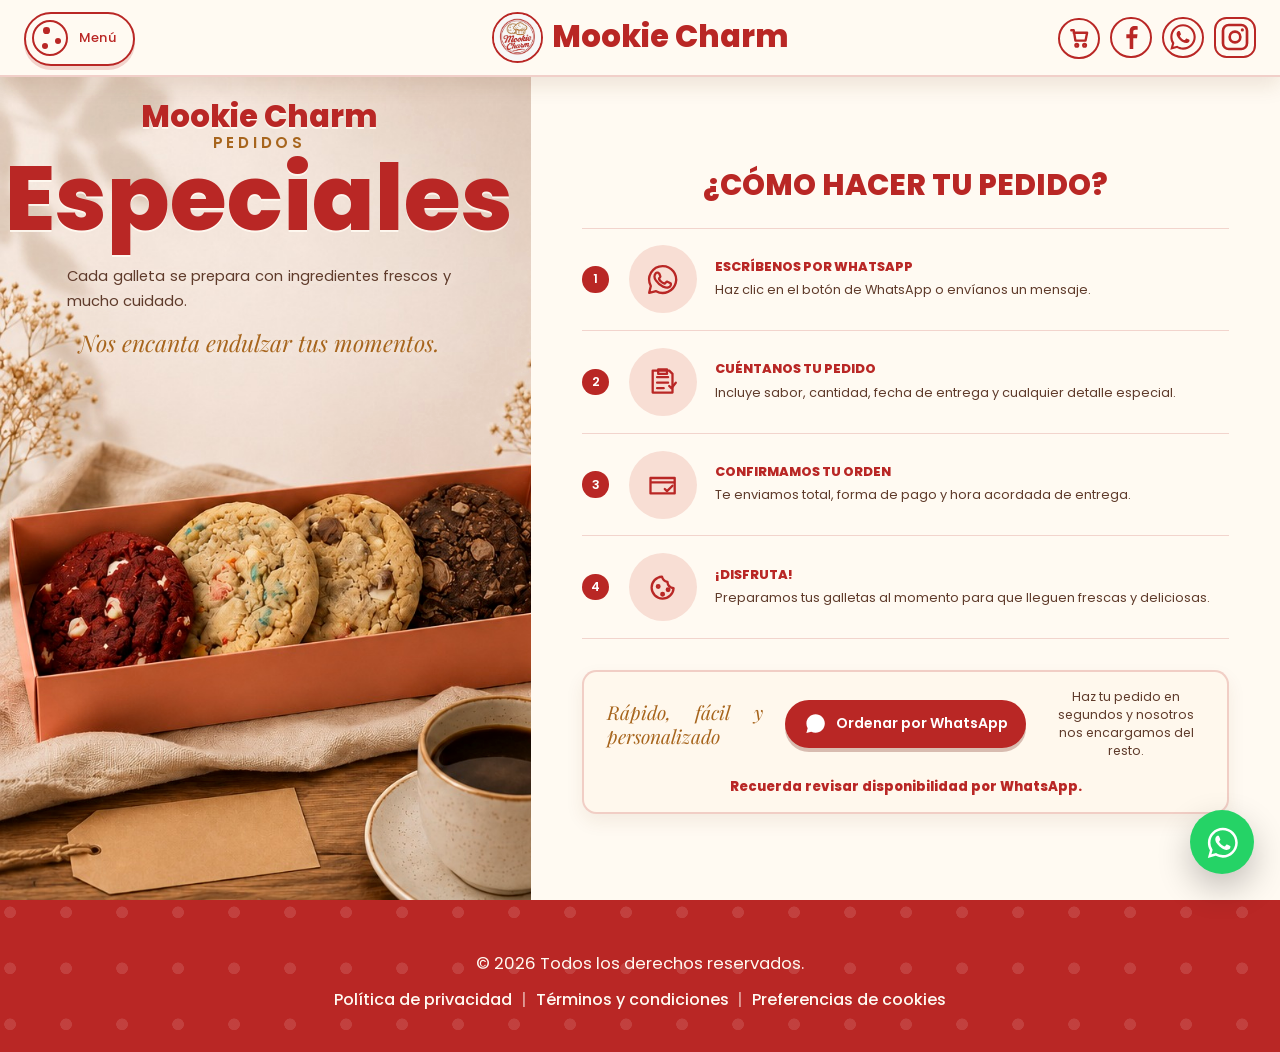
==== catering.html @ daa5ffee "sitio web" ====
<!DOCTYPE html>
<html lang="es">
<head>
  <meta charset="UTF-8">
  <meta name="viewport" content="width=device-width, initial-scale=1.0">
  <link rel="icon" type="image/png" href="fotos de la parte principal/favicon.png">
  <link rel="stylesheet" href="nosotros.css">
  <title>Pedidos especiales | Mookie Charm</title>
</head>
<body>
  <div class="scroll-brand-bar">
    <a class="brand-title" href="index.html" aria-label="Ir al inicio">
      <img class="brand-logo-mark" src="fotos de la parte principal/logo.jpg" alt="">
      <span>Mookie Charm</span>
    </a>
    <div class="brand-socials" aria-label="Redes sociales">
      <a href="https://www.facebook.com/share/p/1GnCS7FKeV/" aria-label="Facebook">
        <svg aria-hidden="true" viewBox="0 0 24 24"><path d="M13.7 21v-8h2.8l.4-3h-3.2V8.1c0-.9.3-1.5 1.6-1.5H17V3.9c-.7-.1-1.4-.2-2.2-.2-2.2 0-3.8 1.4-3.8 3.9V10H8.5v3H11v8h2.7Z"/></svg>
      </a>
      <a href="https://wa.me/5217711989704" aria-label="WhatsApp">
        <svg aria-hidden="true" viewBox="0 0 32 32"><path d="M16.02 3.2c-7.02 0-12.72 5.7-12.72 12.72 0 2.35.64 4.54 1.76 6.42l-1.78 6.5 6.68-1.75a12.6 12.6 0 0 0 6.06 1.54c7.02 0 12.72-5.7 12.72-12.72S23.04 3.2 16.02 3.2Zm0 23.26c-1.96 0-3.78-.54-5.36-1.48l-.38-.23-3.96 1.04 1.06-3.86-.25-.4a10.45 10.45 0 0 1-1.66-5.61c0-5.83 4.73-10.56 10.56-10.56s10.56 4.73 10.56 10.56-4.74 10.54-10.57 10.54Zm5.8-7.9c-.32-.16-1.88-.93-2.17-1.03-.29-.11-.5-.16-.71.16-.21.31-.81 1.03-.99 1.24-.18.21-.37.24-.69.08-.32-.16-1.34-.49-2.55-1.57-.94-.84-1.58-1.88-1.76-2.19-.18-.32-.02-.49.14-.65.14-.14.32-.37.48-.56.16-.18.21-.32.32-.53.11-.21.05-.4-.03-.56-.08-.16-.71-1.71-.98-2.35-.26-.62-.52-.53-.71-.54h-.61c-.21 0-.56.08-.85.4-.29.32-1.11 1.08-1.11 2.64 0 1.56 1.14 3.07 1.3 3.28.16.21 2.24 3.42 5.43 4.8.76.33 1.35.52 1.81.67.76.24 1.45.21 2 .13.61-.09 1.88-.77 2.15-1.51.26-.74.26-1.38.18-1.51-.08-.13-.29-.21-.61-.37Z"/></svg>
      </a>
      <a href="https://www.instagram.com/mookiecharm?igsh=eWw3ZDB4d2VwajE=" aria-label="Instagram">
        <svg aria-hidden="true" viewBox="0 0 24 24"><path d="M7.4 2h9.2A5.4 5.4 0 0 1 22 7.4v9.2a5.4 5.4 0 0 1-5.4 5.4H7.4A5.4 5.4 0 0 1 2 16.6V7.4A5.4 5.4 0 0 1 7.4 2Zm-.2 2A3.2 3.2 0 0 0 4 7.2v9.6A3.2 3.2 0 0 0 7.2 20h9.6a3.2 3.2 0 0 0 3.2-3.2V7.2A3.2 3.2 0 0 0 16.8 4H7.2Zm10.3 1.5a1.2 1.2 0 1 1 0 2.4 1.2 1.2 0 0 1 0-2.4ZM12 7a5 5 0 1 1 0 10 5 5 0 0 1 0-10Zm0 2a3 3 0 1 0 0 6 3 3 0 0 0 0-6Z"/></svg>
      </a>
    </div>
  </div>

  <button class="cart-toggle" type="button" aria-controls="orderCart" aria-expanded="false" aria-label="Abrir carrito">
    <svg aria-hidden="true" viewBox="0 0 24 24">
      <path d="M7 7h12.2l-1.45 7.2H8.55L7 4.8H4.8"/>
      <circle cx="9.8" cy="18.4" r="1.25"/>
      <circle cx="16.9" cy="18.4" r="1.25"/>
    </svg>
    <span class="cart-count" aria-live="polite">0</span>
  </button>

  <aside class="order-cart" id="orderCart" aria-hidden="true" aria-label="Carrito de pedido">
    <div class="cart-panel">
      <div class="cart-header">
        <div>
          <p>Tu pedido</p>
          <h2>Carrito</h2>
        </div>
        <button class="cart-close" type="button" aria-label="Cerrar carrito">&times;</button>
      </div>

      <div class="cart-items" aria-live="polite">
        <a class="cart-empty" href="index.html#sabores">Agregar galletas</a>
      </div>

      <form class="cart-form">
        <label>
          Nombre
          <input type="text" name="customerName" autocomplete="name" placeholder="Tu nombre" required>
        </label>
        <label>
          Fecha o momento de entrega
          <input type="text" name="deliveryTime" placeholder="Ej. Viernes por la tarde">
        </label>
        <label>
          Detalles del pedido
          <textarea name="orderNotes" rows="3" placeholder="Empaque, direcci&oacute;n o alg&uacute;n detalle especial"></textarea>
        </label>
      </form>

      <button class="cart-whatsapp" type="button">Continuar orden en WhatsApp</button>
    </div>
  </aside>

  <button class="menu-toggle" type="button" aria-controls="sideMenu" aria-expanded="false">
    <span class="menu-orbit" aria-hidden="true"><span></span><span></span><span></span></span>
    <span class="menu-label">Menú</span>
  </button>

  <nav class="side-menu" id="sideMenu" aria-label="Menú principal" aria-hidden="true">
    <div class="menu-topline">
      <a class="menu-brand" href="index.html">Mookie Charm</a>
      <button class="close-menu" type="button" aria-label="Cerrar menú"><span>Cerrar</span><span aria-hidden="true">×</span></button>
    </div>
    <div class="menu-stage">
      <div class="menu-links">
        <a href="index.html"><span class="menu-number">01</span><span class="menu-link-title">Inicio</span><svg class="menu-link-illustration menu-home-icon" aria-hidden="true" viewBox="0 0 100 100"><path d="M15 47 50 17l35 30M24 43v39h52V43M41 82V59h18v23"/><path d="M68 25v-9h10v18"/></svg></a>
        <a href="nosotros.html"><span class="menu-number">02</span><span class="menu-link-title">Nosotros</span><svg class="menu-link-illustration menu-bowl-icon" aria-hidden="true" viewBox="0 0 100 100"><path d="M18 49h64c-2 25-15 35-32 35S20 74 18 49Z"/><path d="M25 56c15 7 35 7 50 0M63 47 78 15M70 17l13 6"/><path class="menu-stir-line" d="M38 39c8-7 21-7 29 0"/></svg></a>
        <a href="catering.html"><span class="menu-number">03</span><span class="menu-link-title">Pedidos especiales</span><svg class="menu-link-illustration menu-gift-icon" aria-hidden="true" viewBox="0 0 100 100"><g class="menu-cookie-base"><circle cx="43" cy="64" r="22"/><circle cx="34" cy="57" r="2.2"/><circle cx="50" cy="54" r="2.2"/><circle cx="54" cy="70" r="2.2"/><circle cx="38" cy="73" r="2.2"/></g><g class="menu-piping-bag"><path d="M52 21 82 34 64 55 41 41Z"/><path d="m64 55-7 8-6-13"/><path d="M60 26 48 39M72 31 58 47"/></g><g class="menu-sprinkles"><path d="M67 62h5M61 72l4 3M76 50l4-3M70 75l5-1"/></g></svg></a>
        <a class="menu-coverage-link" href="index.html#cobertura-alcance"><span class="menu-number">04</span><span class="menu-link-title">Cobertura y alcance</span><svg class="menu-link-illustration menu-map-icon" aria-hidden="true" viewBox="0 0 100 100"><path class="menu-map-paper" d="M15 23 38 15l24 8 23-8v62l-23 8-24-8-23 8Z"/><path class="menu-map-fold" d="M38 15v62M62 23v62"/><path class="menu-map-route" d="M25 65c10-21 22-6 31-25 6-12 15-13 22-5"/><g class="menu-map-pin"><path d="M71 24c7 0 12 5 12 12 0 9-12 21-12 21S59 45 59 36c0-7 5-12 12-12Z"/><circle cx="71" cy="36" r="4"/></g></svg></a>
      </div>
    </div>
    <div class="menu-crumbs" aria-hidden="true"><span></span><span></span><span></span><span></span><span></span></div>
  </nav>

  <main class="special-page">
    <section class="special-hero" aria-labelledby="special-title">
      <div class="special-showcase">
        <div class="special-brand-mark">Mookie Charm</div>
        <div class="special-ornament" aria-hidden="true"><span></span><i></i><span></span></div>
        <p class="special-kicker">Pedidos</p>
        <h1 id="special-title">Especiales</h1>
        <p class="special-lead">Cada galleta se prepara con ingredientes frescos y mucho cuidado.</p>
        <p class="special-script">Nos encanta endulzar tus momentos.</p>
        <figure class="special-photo">
          <img src="imagenes pedidos/WhatsApp Image 2026-06-29 at 4.22.35 PM.jpeg" alt="Caja de galletas Mookie Charm con caf&eacute;">
        </figure>
      </div>

      <div class="special-steps">
        <div class="special-steps-header">
          <h2>&iquest;C&oacute;mo hacer tu pedido?</h2>
          <div class="special-ornament" aria-hidden="true"><span></span><i></i><span></span></div>
        </div>

        <div class="order-layout">
          <ol class="order-steps" aria-label="Pasos para ordenar">
            <li>
              <span class="step-number">1</span>
              <span class="step-icon" aria-hidden="true">
                <svg viewBox="0 0 32 32"><path d="M16 3.7A12.2 12.2 0 0 0 5.3 21.8L3.8 28l6.3-1.5A12.2 12.2 0 1 0 16 3.7Z"/><path d="M12.4 10.3c-.3-.7-.5-.7-.8-.7h-.7c-.3 0-.7.1-1 .5-.4.4-1.3 1.3-1.3 3.1s1.3 3.6 1.5 3.8c.2.3 2.6 4 6.3 5.4 3.1 1.2 3.7.9 4.4.8.7-.1 2.2-.9 2.5-1.8.3-.9.3-1.6.2-1.8-.1-.2-.3-.3-.7-.5l-2.5-1.2c-.4-.1-.6-.2-.9.2l-1.1 1.3c-.2.3-.5.3-.9.1-1.1-.4-2.2-1.1-3.1-2-.8-.8-1.3-1.7-1.5-2-.2-.4 0-.6.2-.8l.5-.6c.2-.2.3-.4.4-.7.1-.2.1-.5 0-.7l-1.1-2.4Z"/></svg>
              </span>
              <div>
                <h3>Escr&iacute;benos por WhatsApp</h3>
                <p>Haz clic en el bot&oacute;n de WhatsApp o env&iacute;anos un mensaje.</p>
              </div>
            </li>
            <li>
              <span class="step-number">2</span>
              <span class="step-icon" aria-hidden="true">
                <svg viewBox="0 0 32 32"><path d="M10 6h12l3 3v17H7V6h3Z"/><path d="M11 12h10M11 17h10M11 22h6M12 5h8v4h-8z"/><path d="m22 20 2 2 4-5"/></svg>
              </span>
              <div>
                <h3>Cu&eacute;ntanos tu pedido</h3>
                <p>Incluye sabor, cantidad, fecha de entrega y cualquier detalle especial.</p>
              </div>
            </li>
            <li>
              <span class="step-number">3</span>
              <span class="step-icon" aria-hidden="true">
                <svg viewBox="0 0 32 32"><path d="M5 10h22v14H5zM5 14h22"/><path d="m18 20 2 2 5-5"/></svg>
              </span>
              <div>
                <h3>Confirmamos tu orden</h3>
                <p>Te enviamos total, forma de pago y hora acordada de entrega.</p>
              </div>
            </li>
            <li>
              <span class="step-number">4</span>
              <span class="step-icon" aria-hidden="true">
                <svg viewBox="0 0 32 32"><path d="M26 16.6A10 10 0 1 1 15.4 6c.6 2.6 2.4 4.4 5 4.8.2 3.1 2.4 5.3 5.6 5.8Z"/><circle cx="12" cy="15" r="1.2"/><circle cx="16" cy="22" r="1.2"/><circle cx="21" cy="18" r="1.2"/></svg>
              </span>
              <div>
                <h3>&iexcl;Disfruta!</h3>
                <p>Preparamos tus galletas al momento para que lleguen frescas y deliciosas.</p>
              </div>
            </li>
          </ol>
        </div>

        <div class="special-cta">
          <p>R&aacute;pido, f&aacute;cil y personalizado</p>
          <a class="whatsapp-order" href="https://wa.me/5217711989704" aria-label="Ordenar por WhatsApp">
            <svg aria-hidden="true" viewBox="0 0 32 32"><path d="M16.02 3.2c-7.02 0-12.72 5.7-12.72 12.72 0 2.35.64 4.54 1.76 6.42l-1.78 6.5 6.68-1.75a12.6 12.6 0 0 0 6.06 1.54c7.02 0 12.72-5.7 12.72-12.72S23.04 3.2 16.02 3.2Zm5.8 15.36c-.32-.16-1.88-.93-2.17-1.03-.29-.11-.5-.16-.71.16-.21.31-.81 1.03-.99 1.24-.18.21-.37.24-.69.08-.32-.16-1.34-.49-2.55-1.57-.94-.84-1.58-1.88-1.76-2.19-.18-.32-.02-.49.14-.65.14-.14.32-.37.48-.56.16-.18.21-.32.32-.53.11-.21.05-.4-.03-.56-.08-.16-.71-1.71-.98-2.35-.26-.62-.52-.53-.71-.54h-.61c-.21 0-.56.08-.85.4-.29.32-1.11 1.08-1.11 2.64 0 1.56 1.14 3.07 1.3 3.28.16.21 2.24 3.42 5.43 4.8.76.33 1.35.52 1.81.67.76.24 1.45.21 2 .13.61-.09 1.88-.77 2.15-1.51.26-.74.26-1.38.18-1.51-.08-.13-.29-.21-.61-.37Z"/></svg>
            Ordenar por WhatsApp
          </a>
          <small>Haz tu pedido en segundos y nosotros nos encargamos del resto.</small>
          <strong class="availability-note">Recuerda revisar disponibilidad por WhatsApp.</strong>
        </div>
      </div>
    </section>
  </main>

  <div class="about-marquee" aria-hidden="true">
    <span>Galletas que cuentan historias</span>
    <span>Hechas para romper lo ordinario</span>
    <span>Ingredientes reales, sabores inolvidables</span>
  </div>

  <footer class="site-footer">
    <div class="footer-main">
      <p class="footer-copyright">&copy; 2026 Todos los derechos reservados.</p>
      <nav class="footer-legal" aria-label="Enlaces legales">
        <a href="politica-privacidad.html">Pol&iacute;tica de privacidad</a>
        <a href="terminos-condiciones.html">T&eacute;rminos y condiciones</a>
        <a href="#">Preferencias de cookies</a>
      </nav>
    </div>
  </footer>

  <a class="whatsapp-button" href="https://wa.me/5217711989704" target="_blank" rel="noopener" aria-label="Contactar por WhatsApp">
    <svg aria-hidden="true" viewBox="0 0 32 32">
      <path d="M16.02 3.2c-7.02 0-12.72 5.7-12.72 12.72 0 2.35.64 4.54 1.76 6.42l-1.78 6.5 6.68-1.75a12.6 12.6 0 0 0 6.06 1.54c7.02 0 12.72-5.7 12.72-12.72S23.04 3.2 16.02 3.2Zm0 23.26c-1.96 0-3.78-.54-5.36-1.48l-.38-.23-3.96 1.04 1.06-3.86-.25-.4a10.45 10.45 0 0 1-1.66-5.61c0-5.83 4.73-10.56 10.56-10.56s10.56 4.73 10.56 10.56-4.74 10.54-10.57 10.54Zm5.8-7.9c-.32-.16-1.88-.93-2.17-1.03-.29-.11-.5-.16-.71.16-.21.31-.81 1.03-.99 1.24-.18.21-.37.24-.69.08-.32-.16-1.34-.49-2.55-1.57-.94-.84-1.58-1.88-1.76-2.19-.18-.32-.02-.49.14-.65.14-.14.32-.37.48-.56.16-.18.21-.32.32-.53.11-.21.05-.4-.03-.56-.08-.16-.71-1.71-.98-2.35-.26-.62-.52-.53-.71-.54h-.61c-.21 0-.56.08-.85.4-.29.32-1.11 1.08-1.11 2.64 0 1.56 1.14 3.07 1.3 3.28.16.21 2.24 3.42 5.43 4.8.76.33 1.35.52 1.81.67.76.24 1.45.21 2 .13.61-.09 1.88-.77 2.15-1.51.26-.74.26-1.38.18-1.51-.08-.13-.29-.21-.61-.37Z"/>
    </svg>
  </a>

  <script src="script.js"></script>
</body>
</html>
---- nosotros.css ----
@import url("https://fonts.googleapis.com/css2?family=Playfair+Display:wght@700;800&family=Poppins:wght@400;500;600&display=swap");

:root {
  color: #24150f;
  font-family: Arial, Helvetica, sans-serif;
  background: #f5eddd;
}

* {
  box-sizing: border-box;
}

html {
  scroll-behavior: smooth;
}

body {
  margin: 0;
  background: #f5eddd;
}

body,
p,
a,
button {
  font-family: "Poppins", Arial, sans-serif;
}

p,
li,
label,
figcaption {
  text-align: justify;
  text-justify: inter-word;
}

.brand-title,
.menu-brand {
  font-family: "Playfair Display", Georgia, serif;
  font-weight: 700;
}

h1 {
  font-family: "Playfair Display", Georgia, serif;
  font-weight: 800;
}

h2,
h3 {
  font-family: "Poppins", Arial, sans-serif;
  font-weight: 600;
}

p {
  font-weight: 400;
}

button {
  font-weight: 600;
}

.menu-toggle,
.close-menu,
.menu-links a,
.footer-legal a {
  font-weight: 500;
}

button,
a {
  font: inherit;
}

.scroll-brand-bar {
  position: fixed;
  z-index: 18;
  top: 0;
  left: 0;
  display: flex;
  align-items: center;
  justify-content: center;
  width: 100%;
  height: clamp(4rem, 6vw, 5rem);
  border-bottom: 2px solid transparent;
  background: transparent;
  box-shadow: none;
  pointer-events: auto;
  transition: background 280ms ease, border-color 280ms ease, box-shadow 280ms ease;
}

.scroll-brand-bar.is-visible {
  border-bottom-color: rgba(0, 0, 0, 0.08);
  background: rgba(216, 160, 176, 0.94);
  box-shadow: 0 10px 30px rgba(112, 58, 76, 0.2);
  backdrop-filter: blur(12px);
}

.brand-title {
  color: #050505;
  font-family: Georgia, "Times New Roman", serif;
  font-size: clamp(1.4rem, 2.4vw, 2.1rem);
  font-weight: 900;
  text-decoration: none;
}

.brand-title:focus-visible {
  outline: 0;
}

.menu-toggle {
  position: fixed;
  z-index: 28;
  top: calc((clamp(4rem, 6vw, 5rem) - 3.3rem) / 2);
  left: clamp(1rem, 2vw, 1.5rem);
  display: inline-flex;
  align-items: center;
  gap: 0.65rem;
  min-height: 3.3rem;
  padding: 0.35rem 1rem 0.55rem 0.4rem;
  border: 2px solid #111;
  border-radius: 999px;
  color: #111;
  background: rgba(255, 247, 244, 0.88);
  box-shadow: 0 6px 0 rgba(17, 17, 17, 0.18);
  font-size: 0.82rem;
  font-weight: 900;
  letter-spacing: 0.08em;
  text-transform: uppercase;
  cursor: pointer;
  backdrop-filter: blur(8px);
  transition: transform 180ms ease, box-shadow 180ms ease, background 180ms ease;
}

.menu-toggle:hover,
.menu-toggle:focus-visible {
  background: #fff;
  outline: 0;
  transform: translateY(-2px) rotate(-1deg);
  box-shadow: 0 8px 0 rgba(17, 17, 17, 0.2);
}

.menu-orbit {
  position: relative;
  display: block;
  width: 2.25rem;
  height: 2.25rem;
  border: 2px solid #111;
  border-radius: 50%;
  transition: transform 400ms ease;
}

.menu-toggle:hover .menu-orbit {
  transform: rotate(90deg);
}

.menu-orbit span {
  position: absolute;
  width: 0.42rem;
  height: 0.42rem;
  border-radius: 50%;
  background: #111;
}

.menu-orbit span:nth-child(1) {
  top: 0.35rem;
  left: 0.55rem;
}

.menu-orbit span:nth-child(2) {
  right: 0.32rem;
  bottom: 0.58rem;
}

.menu-orbit span:nth-child(3) {
  bottom: 0.27rem;
  left: 0.45rem;
}

.side-menu {
  position: fixed;
  z-index: 40;
  inset: 0;
  overflow: hidden;
  padding: clamp(1.2rem, 3vw, 2.5rem);
  color: #17100c;
  background: #d7a1b0;
  clip-path: circle(0 at 3.2rem 3.2rem);
  visibility: hidden;
  pointer-events: none;
  transition: clip-path 700ms cubic-bezier(0.77, 0, 0.18, 1), visibility 0s 700ms;
}

.side-menu.is-open {
  clip-path: circle(150vmax at 3.2rem 3.2rem);
  visibility: visible;
  pointer-events: auto;
  transition: clip-path 700ms cubic-bezier(0.77, 0, 0.18, 1);
}

.menu-topline {
  position: relative;
  z-index: 2;
  display: flex;
  align-items: center;
  justify-content: space-between;
  padding-bottom: 1rem;
  border-bottom: 2px solid rgba(23, 16, 12, 0.8);
}

.menu-brand {
  color: inherit;
  font-family: Georgia, "Times New Roman", serif;
  font-size: clamp(1.35rem, 2.3vw, 2.2rem);
  font-weight: 900;
  text-decoration: none;
}

.close-menu {
  display: inline-flex;
  align-items: center;
  gap: 0.7rem;
  border: 0;
  padding: 0;
  color: inherit;
  background: transparent;
  font-size: 0.78rem;
  font-weight: 900;
  letter-spacing: 0.1em;
  text-transform: uppercase;
  cursor: pointer;
}

.close-menu span:last-child {
  display: grid;
  place-items: center;
  width: 2.7rem;
  height: 2.7rem;
  border: 2px solid #050505;
  border-radius: 50%;
  font-size: 1.8rem;
  line-height: 1;
  transition: transform 250ms ease, background 250ms ease;
}

.close-menu:hover span:last-child,
.close-menu:focus-visible span:last-child {
  background: #fff7f4;
  transform: rotate(90deg);
}

.close-menu:focus-visible {
  outline: 0;
}

.menu-stage {
  position: relative;
  z-index: 2;
  display: grid;
  grid-template-columns: minmax(11rem, 0.65fr) minmax(24rem, 2fr) minmax(11rem, 0.65fr);
  align-items: end;
  gap: clamp(1.5rem, 4vw, 5rem);
  min-height: calc(100% - 4rem);
  padding-block: clamp(2rem, 6vh, 5rem) 1rem;
}

.menu-intro {
  align-self: start;
  max-width: 13rem;
  padding-top: 0.6rem;
}

.menu-kicker {
  display: block;
  margin-bottom: 0.75rem;
  font-size: 0.7rem;
  font-weight: 900;
  letter-spacing: 0.14em;
  text-transform: uppercase;
}

.menu-intro p,
.menu-signature {
  margin: 0;
  font-family: Georgia, "Times New Roman", serif;
  font-size: clamp(1.15rem, 1.8vw, 1.75rem);
  line-height: 1.15;
}

.menu-links {
  display: grid;
  align-self: center;
}

.menu-links a {
  display: grid;
  grid-template-columns: 2.5rem 1fr auto;
  align-items: center;
  gap: 1rem;
  padding: clamp(0.8rem, 1.8vh, 1.4rem) 0.5rem;
  border-bottom: 2px solid rgba(23, 16, 12, 0.8);
  color: inherit;
  text-decoration: none;
  transition: padding 250ms ease, background 250ms ease, transform 250ms ease;
}

.menu-links a:first-child {
  border-top: 2px solid rgba(23, 16, 12, 0.8);
}

.menu-links a:hover,
.menu-links a:focus-visible {
  padding-inline: 1.2rem;
  background: #fff7f4;
  outline: 0;
  transform: rotate(-0.5deg);
}

.menu-number {
  align-self: start;
  padding-top: 0.45rem;
  font-size: 0.68rem;
  font-weight: 900;
}

.menu-link-title {
  font-family: Georgia, "Times New Roman", serif;
  font-size: clamp(2.4rem, 5.6vw, 6.5rem);
  font-weight: 900;
  letter-spacing: -0.06em;
  line-height: 0.88;
}

.menu-link-copy {
  max-width: 8rem;
  font-size: 0.72rem;
  font-weight: 800;
  line-height: 1.2;
  text-align: right;
  text-transform: uppercase;
}

.menu-signature {
  align-self: end;
  text-align: right;
}

.menu-crumbs span {
  position: absolute;
  z-index: 1;
  display: block;
  border: 2px solid rgba(23, 16, 12, 0.75);
  border-radius: 48% 52% 56% 44%;
  background: #bd7187;
  transform: rotate(25deg);
}

.menu-crumbs span:nth-child(1) {
  top: 18%;
  right: 7%;
  width: 4rem;
  height: 4rem;
}

.menu-crumbs span:nth-child(2) {
  right: 24%;
  bottom: 5%;
  width: 1.6rem;
  height: 1.6rem;
}

.menu-crumbs span:nth-child(3) {
  top: 32%;
  left: 5%;
  width: 1rem;
  height: 1rem;
}

.menu-crumbs span:nth-child(4) {
  top: 12%;
  left: 42%;
  width: 0.7rem;
  height: 0.7rem;
}

.menu-crumbs span:nth-child(5) {
  right: 3%;
  bottom: 30%;
  width: 0.9rem;
  height: 0.9rem;
}

body.menu-open {
  overflow: hidden;
}

@media (prefers-reduced-motion: reduce) {
  .side-menu,
  .menu-toggle,
  .menu-orbit,
  .menu-links a,
  .close-menu span:last-child {
    transition-duration: 1ms;
  }
}

.about-hero {
  display: grid;
  grid-template-columns: minmax(230px, 1fr) minmax(280px, 0.86fr) minmax(230px, 0.86fr);
  align-items: center;
  gap: clamp(1.4rem, 3vw, 3.5rem);
  min-height: 100vh;
  padding: clamp(3.5rem, 6vw, 5.5rem) clamp(2rem, 5vw, 5rem);
}

.about-photo {
  display: block;
  width: 100%;
  height: clamp(390px, 66vh, 650px);
  object-fit: cover;
}

.about-photo-left {
  object-position: center;
}

.about-photo-right {
  border-radius: 1.4rem 0 0 1.4rem;
  object-position: center;
}

.about-story {
  align-self: center;
}

.about-kicker,
.about-story h1 {
  margin: 0;
  color: #050505;
  font-family: Impact, "Arial Black", sans-serif;
  font-weight: 900;
}

.about-kicker {
  margin-left: 1.8rem;
  font-size: clamp(2.8rem, 5.5vw, 5.2rem);
  line-height: 0.95;
}

.about-story h1 {
  font-size: clamp(3rem, 6vw, 5.5rem);
  line-height: 0.95;
}

.title-divider {
  display: flex;
  align-items: center;
  gap: 0.8rem;
  margin: 1rem 0 0.65rem;
}

.title-divider span:first-child {
  width: 3.8rem;
  height: 2px;
  background: #b66f2e;
}

.title-divider span:last-child {
  width: 1rem;
  height: 1rem;
  border-radius: 50%;
  background: #b66f2e;
}

.story-label {
  margin-bottom: 0.2rem !important;
  font-size: 0.95rem;
}

.about-story p {
  margin: 0 0 0.45rem;
  color: #231817;
  font-family: Georgia, "Times New Roman", serif;
  font-size: clamp(0.9rem, 1.2vw, 1.05rem);
  line-height: 1.35;
  text-align: justify;
  text-justify: inter-word;
}

.love-section {
  display: grid;
  grid-template-columns: minmax(240px, 0.8fr) minmax(420px, 1.2fr);
  align-items: center;
  gap: clamp(3rem, 10vw, 10rem);
  min-height: 100vh;
  padding: clamp(4rem, 8vw, 7rem) clamp(3rem, 7vw, 7rem);
  border-top: 1px solid rgba(36, 21, 15, 0.05);
}

.love-copy {
  max-width: 24rem;
}

.love-copy h2 {
  margin: 0 0 1.6rem;
  color: #050505;
  font-family: Impact, "Arial Black", sans-serif;
  font-size: clamp(2.3rem, 4vw, 3.8rem);
  font-weight: 900;
  line-height: 1.03;
}

.love-copy h2 span {
  display: block;
  color: #050505;
}

.love-copy p {
  margin: 0;
  color: #231817;
  font-family: Georgia, "Times New Roman", serif;
  font-size: clamp(1.05rem, 1.55vw, 1.35rem);
  line-height: 1.35;
  text-align: justify;
  text-justify: inter-word;
}

.quality-list {
  display: grid;
  gap: 1.4rem;
  width: 100%;
  max-width: 48rem;
  margin: 0;
  padding: clamp(2.5rem, 5vw, 4.5rem) clamp(2rem, 5vw, 4.5rem);
  border-radius: 1.5rem;
  background: #b93024;
  color: #170b07;
  list-style: none;
}

.quality-list li {
  display: grid;
  grid-template-columns: 2.5rem 1fr;
  gap: 1rem;
  align-items: start;
}

.quality-number {
  display: grid;
  place-items: center;
  width: 2.2rem;
  height: 2.2rem;
  border-radius: 50%;
  background: #f5eddd;
  font-family: Impact, "Arial Black", sans-serif;
  font-size: 1.25rem;
  font-weight: 700;
}

.quality-list h3 {
  margin: 0 0 0.15rem;
  font-family: Impact, "Arial Black", sans-serif;
  font-size: clamp(1.1rem, 1.7vw, 1.45rem);
  font-weight: 900;
  line-height: 1;
}

.quality-list p {
  margin: 0;
  font-family: Georgia, "Times New Roman", serif;
  font-size: clamp(0.88rem, 1.15vw, 1rem);
  line-height: 1.3;
  text-align: justify;
  text-justify: inter-word;
}

.site-footer {
  color: #050505;
  text-align: center;
}

.brand-socials {
  position: absolute;
  right: clamp(1rem, 2vw, 1.5rem);
  display: flex;
  align-items: center;
  justify-content: center;
  gap: 0.65rem;
}

.brand-socials a {
  display: grid;
  place-items: center;
  width: 2.6rem;
  height: 2.6rem;
  border: 2px solid #050505;
  background: transparent;
  color: #050505;
  transition:
    transform 180ms ease,
    color 180ms ease,
    background 180ms ease,
    border-color 180ms ease,
    box-shadow 180ms ease;
}

.brand-socials a[aria-label="Facebook"] {
  border-radius: 50%;
}

.brand-socials a[aria-label="WhatsApp"] {
  border-radius: 50%;
}

.brand-socials a[aria-label="Instagram"] {
  border-radius: 0.78rem;
}

.brand-socials svg {
  width: 2rem;
  height: 2rem;
  fill: currentColor;
}

.brand-socials a:hover,
.brand-socials a:focus-visible {
  color: #fff;
  outline: 0;
  transform: translateY(-3px);
}

.brand-socials a[aria-label="Facebook"]:hover,
.brand-socials a[aria-label="Facebook"]:focus-visible {
  background: #1877f2;
  border-color: #1877f2;
  box-shadow: 0 0 18px rgba(24, 119, 242, 0.65);
}

.brand-socials a[aria-label="WhatsApp"]:hover,
.brand-socials a[aria-label="WhatsApp"]:focus-visible {
  background: #25d366;
  border-color: #25d366;
  box-shadow: 0 0 18px rgba(37, 211, 102, 0.65);
}

.brand-socials a[aria-label="Instagram"]:hover,
.brand-socials a[aria-label="Instagram"]:focus-visible {
  background: linear-gradient(135deg, #feda75, #fa7e1e 30%, #d62976 58%, #962fbf 78%, #4f5bd5);
  border-color: #d62976;
  box-shadow: 0 0 18px rgba(214, 41, 118, 0.6);
}

.footer-main {
  display: flex;
  align-items: center;
  flex-direction: column;
  justify-content: center;
  padding: clamp(2.3rem, 4vw, 3.5rem) 1.5rem 2.5rem;
  background: #d8a0b0;
}

.footer-logo-frame {
  position: relative;
  width: min(30rem, 78vw);
  aspect-ratio: 665 / 403;
  margin-bottom: clamp(1.2rem, 2.5vw, 2rem);
  overflow: hidden;
}

.footer-logo {
  position: absolute;
  top: -68.5%;
  left: -25.3%;
  width: 154%;
  max-width: none;
  height: auto;
}

.footer-copyright {
  margin: 0 0 0.65rem;
  font-size: clamp(0.9rem, 1.3vw, 1.15rem);
}

.footer-legal {
  display: flex;
  flex-wrap: wrap;
  justify-content: center;
  gap: 0.45rem 0;
}

.footer-legal a {
  color: inherit;
  font-size: clamp(0.85rem, 1.25vw, 1.08rem);
  text-decoration: none;
}

.footer-legal a + a::before {
  content: "|";
  margin-inline: 0.55rem;
  color: rgba(0, 0, 0, 0.45);
}

.footer-legal a:hover,
.footer-legal a:focus-visible {
  text-decoration: underline;
  outline: 0;
}

.whatsapp-button {
  position: fixed;
  z-index: 28;
  right: clamp(1rem, 3vw, 1.6rem);
  bottom: clamp(1rem, 3vw, 1.6rem);
  display: grid;
  place-items: center;
  width: 4rem;
  height: 4rem;
  border-radius: 50%;
  background: #25d366;
  color: #fff;
  font-size: 1rem;
  font-weight: 900;
  letter-spacing: 0;
  text-decoration: none;
  box-shadow: 0 14px 34px rgba(0, 0, 0, 0.24);
  transition: transform 180ms ease, box-shadow 180ms ease, background 180ms ease;
}

.whatsapp-button svg {
  width: 2.35rem;
  height: 2.35rem;
  fill: currentColor;
}

.whatsapp-button:hover,
.whatsapp-button:focus-visible {
  background: #1ebe5d;
  box-shadow: 0 18px 42px rgba(0, 0, 0, 0.3);
  outline: 0;
  transform: translateY(-3px);
}

@media (max-width: 760px) {
  .menu-toggle {
    top: calc((clamp(4rem, 6vw, 5rem) - 3rem) / 2);
    min-height: 3rem;
    padding: 0.35rem 0.8rem 0.5rem 0.4rem;
    font-size: 0.68rem;
  }

  .brand-title {
    font-size: 1.15rem;
  }

  .brand-socials {
    right: 0.5rem;
    gap: 0.32rem;
  }

  .brand-socials a {
    width: 2.1rem;
    height: 2.1rem;
  }

  .brand-socials svg {
    width: 1.45rem;
    height: 1.45rem;
  }

  .menu-orbit {
    width: 2rem;
    height: 2rem;
  }

  .side-menu {
    overflow-y: auto;
  }

  .menu-stage {
    display: block;
    min-height: auto;
    padding-top: 2.5rem;
  }

  .menu-intro {
    max-width: none;
    margin-bottom: 2rem;
  }

  .menu-intro p {
    font-size: 1rem;
  }

  .menu-links a {
    grid-template-columns: 1.8rem 1fr;
    gap: 0.55rem;
    padding-block: 1rem;
  }

  .menu-link-title {
    font-size: clamp(2.3rem, 12vw, 4.6rem);
  }

  .menu-link-copy {
    display: none;
  }

  .menu-signature {
    margin-top: 2.5rem;
    text-align: left;
  }

  .menu-crumbs span:nth-child(1) {
    top: auto;
    right: -1rem;
    bottom: 2rem;
  }

  .footer-legal {
    flex-direction: column;
    gap: 0.7rem;
  }

  .footer-legal a + a::before {
    content: none;
  }
}

/* Sistema tipográfico */
body,
p,
a,
button {
  font-family: "Poppins", Arial, sans-serif;
}

.brand-title,
.menu-brand {
  font-family: "Playfair Display", Georgia, serif;
  font-weight: 700;
}

h1 {
  font-family: "Playfair Display", Georgia, serif;
  font-weight: 800;
}

h2,
h3 {
  font-family: "Poppins", Arial, sans-serif;
  font-weight: 600;
}

p {
  font-weight: 400;
}

button {
  font-weight: 600;
}

.menu-toggle,
.close-menu,
.menu-links a,
.footer-legal a {
  font-family: "Poppins", Arial, sans-serif;
  font-weight: 500;
}

/* Ilustraciones interactivas del menú */
.menu-stage {
  display: flex;
  align-items: center;
  justify-content: center;
}

.menu-links {
  width: min(100%, 1080px);
}

.menu-links a {
  grid-template-columns: 2.5rem minmax(0, 1fr) clamp(4.5rem, 8vw, 7rem);
}

.menu-link-illustration {
  width: clamp(4rem, 7vw, 6.5rem);
  height: clamp(4rem, 7vw, 6.5rem);
  justify-self: end;
  overflow: visible;
  fill: none;
  stroke: currentColor;
  stroke-width: 4;
  stroke-linecap: round;
  stroke-linejoin: round;
  opacity: 0;
  transform: translateX(1.2rem) rotate(4deg) scale(0.82);
  transition: opacity 240ms ease, transform 380ms cubic-bezier(0.2, 0.8, 0.2, 1);
}

.menu-links a:hover .menu-link-illustration,
.menu-links a:focus-visible .menu-link-illustration {
  opacity: 1;
  transform: translateX(0) rotate(0) scale(1);
}

.menu-links a:hover .menu-home-icon,
.menu-links a:focus-visible .menu-home-icon {
  animation: menu-home-bounce 650ms ease;
}

.menu-links a:hover .menu-bowl-icon .menu-stir-line,
.menu-links a:focus-visible .menu-bowl-icon .menu-stir-line {
  animation: menu-stir 800ms ease-in-out infinite alternate;
}

.menu-gift-icon .menu-sprinkles {
  opacity: 0.55;
  transform-origin: 68px 62px;
}

.menu-links a:hover .menu-gift-icon .menu-piping-bag,
.menu-links a:focus-visible .menu-gift-icon .menu-piping-bag {
  animation: menu-piping-squeeze 850ms ease-in-out infinite alternate;
}

.menu-links a:hover .menu-gift-icon .menu-sprinkles,
.menu-links a:focus-visible .menu-gift-icon .menu-sprinkles {
  animation: menu-sprinkle-fall 850ms ease-in-out infinite alternate;
}

.menu-links a:hover .menu-gift-icon .menu-cookie-base,
.menu-links a:focus-visible .menu-gift-icon .menu-cookie-base {
  animation: menu-cookie-pop 850ms ease-in-out infinite alternate;
}

@keyframes menu-home-bounce {
  50% { transform: translateY(-5px); }
}

@keyframes menu-stir {
  from { transform: translateX(-5px); }
  to { transform: translateX(7px); }
}

@keyframes menu-piping-squeeze {
  from { transform: translate(-1px, -1px) rotate(-2deg); }
  to { transform: translate(2px, 2px) rotate(3deg); }
}

@keyframes menu-sprinkle-fall {
  from {
    opacity: 0.45;
    transform: translateY(-5px) scale(0.9);
  }
  to {
    opacity: 1;
    transform: translateY(3px) scale(1.05);
  }
}

@keyframes menu-cookie-pop {
  from { transform: scale(0.98); }
  to { transform: scale(1.03); }
}

@media (max-width: 760px) {
  .menu-stage {
    padding-top: 2rem;
  }

  .menu-links a {
    grid-template-columns: 1.8rem minmax(0, 1fr) 3.5rem;
  }

  .menu-link-illustration {
    display: block;
    width: 3.25rem;
    height: 3.25rem;
  }
}

/* Identidad casual inspirada en el logo */
:root {
  --color-primary: #b92725;
  --color-primary-hover: #941d1d;
  --color-secondary: #2d1710;
  --color-base: #fffaf2;
  --color-primary-soft: #f8ded4;
  --logo-cookie: #a7651d;
  --logo-blush: #f2b8aa;
}

body {
  color: var(--color-secondary);
  background:
    radial-gradient(circle at 1.2rem 1.2rem, rgba(169, 101, 29, 0.13) 0 0.13rem, transparent 0.14rem),
    var(--color-base);
  background-size: 2.8rem 2.8rem;
}

.scroll-brand-bar,
.scroll-brand-bar.is-visible {
  border-bottom-color: rgba(185, 39, 37, 0.2);
  background: rgba(255, 250, 242, 0.96);
  box-shadow: 0 8px 20px rgba(111, 59, 20, 0.12);
}

.brand-title,
.menu-brand,
.brand-socials a,
.scroll-brand-bar.is-visible .brand-title,
.scroll-brand-bar.is-visible .brand-socials a {
  color: var(--color-primary);
}

.brand-title,
.menu-brand {
  display: inline-flex;
  align-items: center;
  gap: 0.55rem;
  font-family: "Poppins", Arial, sans-serif;
  font-weight: 800;
  letter-spacing: 0;
}

.brand-logo-mark {
  width: clamp(2.55rem, 4vw, 3.35rem);
  height: clamp(2.55rem, 4vw, 3.35rem);
  border: 2px solid var(--color-primary);
  border-radius: 50%;
  object-fit: cover;
  background: #fff;
}

.brand-socials a,
.scroll-brand-bar.is-visible .brand-socials a {
  border-color: var(--color-primary);
}

.menu-toggle {
  border-color: var(--color-primary);
  color: var(--color-primary);
  background: rgba(255, 250, 242, 0.94);
  box-shadow: 0 4px 0 rgba(185, 39, 37, 0.18);
  letter-spacing: 0.02em;
  text-transform: none;
}

.menu-orbit {
  border-color: var(--color-primary);
}

.menu-orbit span {
  background: var(--color-primary);
}

.side-menu,
.footer-main {
  color: var(--color-base);
  background:
    radial-gradient(circle at 18% 22%, rgba(255, 250, 242, 0.12) 0 0.35rem, transparent 0.38rem),
    var(--color-primary);
  background-size: 3.5rem 3.5rem, auto;
}

.menu-links a:hover,
.menu-links a:focus-visible,
.close-menu:hover span:last-child,
.close-menu:focus-visible span:last-child {
  background: var(--color-base);
  color: var(--color-primary);
}

.about-redesign,
.special-page {
  position: relative;
  overflow: hidden;
  color: var(--color-secondary);
  background:
    radial-gradient(circle at 1rem 1rem, rgba(169, 101, 29, 0.12) 0 0.12rem, transparent 0.14rem),
    var(--color-base);
  background-size: 2.7rem 2.7rem, auto;
}

.about-redesign::before,
.special-page::before {
  content: "";
  position: absolute;
  z-index: 0;
  top: clamp(5rem, 9vw, 8rem);
  right: clamp(-4rem, -3vw, -2rem);
  width: clamp(10rem, 18vw, 15rem);
  aspect-ratio: 1;
  border: 0.34rem solid rgba(185, 39, 37, 0.35);
  border-radius: 50%;
  box-shadow: inset 0 0 0 0.55rem rgba(185, 39, 37, 0.12);
  pointer-events: none;
}

.about-redesign > *,
.special-page > * {
  position: relative;
  z-index: 1;
}

.about-hero,
.love-section,
.special-showcase,
.special-steps,
.special-page {
  background-color: transparent;
}

.about-kicker,
.special-kicker,
.special-ornament,
.special-script,
.special-cta p {
  color: var(--logo-cookie);
}

.about-story h1,
.love-copy h2,
.love-copy h2 span,
.special-brand-mark,
.special-showcase h1,
.special-steps-header h2,
.order-steps h3 {
  color: var(--color-primary);
  font-family: "Poppins", Arial, sans-serif;
  font-weight: 800;
  text-shadow: none;
}

.about-story p,
.love-copy p,
.quality-list p,
.special-lead,
.order-steps p {
  color: #5f3b2b;
}

.title-divider span:first-child,
.title-divider span:last-child {
  background: var(--color-primary);
}

.quality-list,
.step-number {
  background: var(--color-primary);
  color: #fff;
}

.quality-number,
.step-icon {
  color: var(--logo-cookie);
  background: var(--color-primary-soft);
}

.special-photo {
  box-shadow: none;
}

.special-steps {
  background:
    radial-gradient(circle at 1rem 1rem, rgba(185, 39, 37, 0.1) 0 0.12rem, transparent 0.14rem),
    rgba(255, 250, 242, 0.94);
  background-size: 2.4rem 2.4rem, auto;
}

.order-steps li,
.order-steps li:first-child {
  border-color: rgba(185, 39, 37, 0.18);
}

.special-cta {
  border-color: rgba(185, 39, 37, 0.24);
  border-radius: 0.9rem;
  background: #fff8ed;
}

.whatsapp-order {
  text-transform: none;
}

.footer-logo-frame {
  background: #fff;
  border-color: #fff;
}

@media (max-width: 760px) {
  .scroll-brand-bar {
    height: 4.25rem;
  }

  .brand-title {
    gap: 0;
  }

  .brand-title span {
    position: absolute;
    width: 1px;
    height: 1px;
    overflow: hidden;
    clip: rect(0 0 0 0);
    white-space: nowrap;
  }

  .brand-logo-mark {
    width: 3rem;
    height: 3rem;
  }

  .about-redesign::before,
  .special-page::before {
    opacity: 0.45;
  }
}

@media (max-width: 900px) {
  .about-hero {
    grid-template-columns: 1fr 1fr;
    min-height: auto;
  }

  .about-story {
    grid-column: 1 / -1;
    grid-row: 1;
    max-width: 44rem;
    margin-inline: auto;
  }

  .about-photo {
    height: min(65vw, 520px);
  }

  .about-photo-right {
    border-radius: 1.4rem;
  }

  .love-section {
    grid-template-columns: 1fr;
    gap: 3rem;
    min-height: auto;
  }

  .love-copy,
  .quality-list {
    max-width: 44rem;
    margin-inline: auto;
  }
}

@media (max-width: 580px) {
  .about-hero,
  .love-section {
    padding: 5.5rem 1.2rem 3rem;
  }

  .about-hero {
    grid-template-columns: 1fr;
    gap: 1.2rem;
  }

  .about-photo {
    height: 105vw;
    max-height: 520px;
  }

  .about-photo-left,
  .about-photo-right {
    border-radius: 1.2rem;
  }

  .about-kicker {
    margin-left: 0;
  }

  .love-section {
    gap: 2.5rem;
  }

  .quality-list {
    padding: 2rem 1.2rem;
  }

  .quality-list li {
    grid-template-columns: 2.2rem 1fr;
    gap: 0.75rem;
  }
}

/* Paleta y cabecera compartidas con Inicio */
:root {
  --color-primary: #12304a;
  --color-primary-hover: #1b466b;
  --color-secondary: #1e1e1e;
  --color-base: #ffffff;
  --color-primary-soft: #e8eef3;
  color: var(--color-secondary);
  background: var(--color-base);
}

body {
  color: var(--color-secondary);
  background: var(--color-base);
}

.scroll-brand-bar,
.scroll-brand-bar.is-visible {
  border-bottom-color: rgba(255, 255, 255, 0.18);
  background: rgba(18, 48, 74, 0.96);
  box-shadow: 0 10px 30px rgba(5, 22, 37, 0.28);
  backdrop-filter: blur(12px);
}

.brand-title,
.brand-socials a {
  color: var(--color-base);
}

.brand-socials a {
  border-color: var(--color-base);
}

.side-menu {
  color: var(--color-base);
  background: var(--color-primary);
}

.menu-topline,
.menu-links a,
.menu-links a:first-child {
  border-color: rgba(255, 255, 255, 0.72);
}

.close-menu span:last-child {
  border-color: var(--color-base);
}

.close-menu:hover span:last-child,
.close-menu:focus-visible span:last-child {
  background: var(--color-base);
  color: var(--color-primary);
}

.menu-links a:hover,
.menu-links a:focus-visible {
  background: var(--color-base);
  color: var(--color-secondary);
}

.menu-crumbs span {
  background: rgba(255, 255, 255, 0.55);
}

.about-hero,
.love-section {
  background: var(--color-base);
}

.about-kicker,
.about-story h1,
.love-copy h2,
.love-copy h2 span {
  color: var(--color-secondary);
}

.about-kicker,
.about-story h1 {
  font-family: "Playfair Display", Georgia, serif;
  font-weight: 800;
}

.love-copy h2,
.quality-list h3 {
  font-family: "Poppins", Arial, sans-serif;
  font-weight: 600;
}

.about-story p,
.love-copy p,
.quality-list p {
  color: var(--color-secondary);
  font-family: "Poppins", Arial, sans-serif;
  font-weight: 400;
}

.title-divider span:first-child,
.title-divider span:last-child {
  background: var(--color-primary);
}

.love-section {
  border-top-color: rgba(30, 30, 30, 0.08);
}

.quality-list {
  background: var(--color-primary);
  color: var(--color-base);
}

.quality-list p {
  color: var(--color-base);
}

.quality-number {
  background: var(--color-base);
  color: var(--color-primary);
  font-family: "Poppins", Arial, sans-serif;
  font-weight: 600;
}

.footer-main {
  background: var(--color-primary);
  color: var(--color-base);
}

.site-footer {
  color: var(--color-base);
}

.footer-legal a + a::before {
  color: rgba(255, 255, 255, 0.45);
}

.special-page {
  min-height: 100vh;
  color: var(--color-secondary);
  background: #ffffff;
}

.special-hero {
  display: grid;
  grid-template-columns: minmax(0, 0.97fr) minmax(0, 1.03fr);
  min-height: 100vh;
  padding-top: clamp(4rem, 6vw, 5rem);
}

.special-showcase,
.special-steps {
  min-width: 0;
}

.special-showcase {
  position: relative;
  display: flex;
  flex-direction: column;
  align-items: center;
  justify-content: flex-start;
  overflow: hidden;
  min-height: calc(100vh - clamp(4rem, 6vw, 5rem));
  padding: clamp(1.25rem, 2vw, 2rem) clamp(1rem, 3vw, 3rem) clamp(1.5rem, 3vw, 2.5rem);
  text-align: center;
  background: #ffffff;
}

.special-showcase::before {
  content: none;
}

.special-showcase::after {
  content: none;
}

.special-brand-mark,
.special-kicker,
.special-showcase h1,
.special-lead,
.special-script {
  position: relative;
  z-index: 1;
  transform: translateX(clamp(-4rem, -4vw, -2rem));
}

.special-photo {
  position: relative;
  z-index: 1;
}

.special-brand-mark {
  color: #2a1710;
  font-family: "Playfair Display", Georgia, serif;
  font-size: clamp(1.45rem, 2.4vw, 2.25rem);
  font-weight: 800;
  line-height: 1;
  text-shadow: 0 1px 12px rgba(255, 247, 238, 0.92);
}

.special-ornament {
  display: inline-grid;
  grid-template-columns: 2.4rem auto 2.4rem;
  align-items: center;
  gap: 0.55rem;
  margin: 0.9rem 0 0.75rem;
  color: #b88365;
}

.special-ornament span {
  height: 1px;
  background: currentColor;
  opacity: 0.45;
}

.special-ornament i {
  width: 0.48rem;
  height: 0.48rem;
  border-right: 1.5px solid currentColor;
  border-bottom: 1.5px solid currentColor;
  transform: rotate(45deg);
}

.special-kicker {
  margin: 0;
  color: #2a1710;
  font-size: clamp(0.88rem, 1.2vw, 1rem);
  font-weight: 600;
  letter-spacing: 0.24em;
  line-height: 1.25;
  text-transform: uppercase;
}

.special-showcase h1 {
  margin: 0.1rem 0 0;
  color: #2a1710;
  font-size: clamp(3.3rem, 7.2vw, 7.5rem);
  line-height: 0.9;
  text-shadow: 0 2px 16px rgba(255, 247, 238, 0.86);
}

.special-lead {
  max-width: 24rem;
  margin: clamp(1rem, 2vw, 1.4rem) auto 0;
  font-size: clamp(0.9rem, 1.15vw, 1.05rem);
  line-height: 1.7;
  text-shadow: 0 1px 10px rgba(255, 247, 238, 0.9);
}

.special-script {
  margin: 0.9rem 0 clamp(1rem, 2vw, 1.8rem);
  color: #b88365;
  font-family: "Playfair Display", Georgia, serif;
  font-size: clamp(1rem, 1.8vw, 1.45rem);
  font-style: italic;
  line-height: 1.3;
  text-shadow: 0 1px 10px rgba(255, 247, 238, 0.9);
}

.special-photo {
  position: absolute;
  z-index: 0;
  inset: 0 -1px 0 0;
  width: 100%;
  height: 100%;
  margin: 0;
  aspect-ratio: auto;
  border-radius: 0;
  box-shadow: none;
}

.special-photo img {
  display: block;
  width: 100%;
  height: 100%;
  object-fit: cover;
}

.special-photo img {
  object-position: left center;
  filter: saturate(1.08) contrast(1.04);
}

.special-steps {
  display: flex;
  flex-direction: column;
  justify-content: center;
  position: relative;
  z-index: 2;
  margin-left: clamp(-8rem, -7vw, -4rem);
  padding: clamp(1.5rem, 3vw, 3.5rem) clamp(2rem, 4vw, 5rem);
  background: #ffffff;
}

.special-steps-header {
  text-align: center;
}

.special-steps-header h2 {
  margin: 0.35rem 0 0;
  color: var(--color-secondary);
  font-size: clamp(1.45rem, 2.3vw, 2.5rem);
  letter-spacing: 0.16em;
  line-height: 1.15;
  text-transform: uppercase;
}

.order-layout {
  display: block;
  margin-top: clamp(1.2rem, 2vw, 2rem);
}

.order-steps {
  display: grid;
  grid-template-columns: 1fr;
  gap: 0;
  margin: 0;
  padding: 0;
  list-style: none;
}

.order-steps li {
  position: relative;
  display: grid;
  grid-template-columns: 2rem 4.5rem minmax(0, 1fr);
  gap: 0.9rem;
  align-items: center;
  min-height: 0;
  padding: 1.05rem 0;
  border-bottom: 1px solid rgba(30, 30, 30, 0.13);
  background: transparent;
  box-shadow: none;
}

.order-steps li:first-child {
  border-top: 1px solid rgba(30, 30, 30, 0.13);
}

.step-number {
  display: grid;
  place-items: center;
  width: 1.65rem;
  height: 1.65rem;
  border-radius: 50%;
  color: var(--color-base);
  background: var(--color-primary);
  font-size: 0.78rem;
  font-weight: 600;
}

.step-icon {
  display: grid;
  place-items: center;
  width: 4.25rem;
  height: 4.25rem;
  border-radius: 50%;
  color: var(--color-primary);
  background: var(--color-primary-soft);
}

.step-icon svg {
  width: 2.2rem;
  height: 2.2rem;
  fill: none;
  stroke: currentColor;
  stroke-linecap: round;
  stroke-linejoin: round;
  stroke-width: 2.1;
}

.order-steps h3 {
  margin: 0 0 0.35rem;
  color: var(--color-secondary);
  font-size: clamp(0.78rem, 1vw, 0.95rem);
  letter-spacing: 0.04em;
  line-height: 1.25;
  text-transform: uppercase;
}

.order-steps p {
  margin: 0;
  color: rgba(30, 30, 30, 0.78);
  font-size: clamp(0.78rem, 1vw, 0.92rem);
  line-height: 1.55;
}

.special-cta {
  display: grid;
  grid-template-columns: minmax(8rem, 1fr) auto minmax(8rem, 1fr);
  gap: clamp(0.8rem, 2vw, 1.4rem);
  align-items: center;
  margin-top: clamp(1.3rem, 2.4vw, 2.2rem);
  padding: 1rem clamp(1rem, 2vw, 1.4rem);
  border: 1px solid rgba(18, 48, 74, 0.28);
  border-radius: 1rem;
  background: #f7efe5;
}

.special-cta p {
  margin: 0;
  color: var(--color-primary);
  font-family: "Playfair Display", Georgia, serif;
  font-size: clamp(1rem, 1.5vw, 1.35rem);
  font-style: italic;
  line-height: 1.25;
  text-align: center;
}

.whatsapp-order {
  display: inline-flex;
  align-items: center;
  justify-content: center;
  gap: 0.55rem;
  min-height: 3rem;
  padding: 0.65rem 1.15rem;
  border-radius: 999px;
  color: var(--color-base);
  background: #25d366;
  font-size: 0.88rem;
  font-weight: 600;
  line-height: 1.1;
  text-decoration: none;
  text-transform: uppercase;
  transition: transform 180ms ease, box-shadow 180ms ease, background 180ms ease;
}

.whatsapp-order svg {
  width: 1.45rem;
  height: 1.45rem;
  fill: currentColor;
  flex: 0 0 auto;
}

.whatsapp-order:hover,
.whatsapp-order:focus-visible {
  background: #20bd5a;
  box-shadow: 0 10px 22px rgba(37, 211, 102, 0.22);
  outline: 0;
  transform: translateY(-2px);
}

.special-cta small {
  color: rgba(30, 30, 30, 0.78);
  font-size: 0.78rem;
  line-height: 1.45;
  text-align: center;
}

.availability-note {
  grid-column: 1 / -1;
  justify-self: center;
  margin-top: -0.25rem;
  color: var(--color-primary);
  font-size: 0.82rem;
  font-weight: 800;
  line-height: 1.35;
  text-align: center;
}

@media (max-width: 1080px) {
  .special-hero {
    grid-template-columns: 1fr;
  }

  .special-showcase,
  .special-steps {
    min-height: auto;
  }

  .special-steps {
    margin-left: 0;
  }

  .special-showcase {
    min-height: min(92vh, 760px);
  }

  .special-photo {
    margin-top: clamp(1rem, 3vw, 2rem);
  }
}

@media (max-width: 760px) {
  .special-showcase {
    padding-inline: 1rem;
  }

  .special-steps {
    padding: 1.2rem 1rem 2rem;
  }

  .special-cta {
    grid-template-columns: 1fr;
  }

  .order-steps {
    grid-template-columns: 1fr;
  }

  .order-steps li {
    grid-template-columns: 1.7rem 3.5rem minmax(0, 1fr);
    gap: 0.65rem;
    min-height: auto;
  }

  .step-icon {
    width: 3.35rem;
    height: 3.35rem;
  }

  .step-icon svg {
    width: 1.8rem;
    height: 1.8rem;
  }
}

@media (max-width: 460px) {
  .special-showcase h1 {
    font-size: clamp(3rem, 17vw, 4.8rem);
  }

  .special-steps-header h2 {
    font-size: 1.15rem;
    letter-spacing: 0.1em;
  }

  .order-steps li {
    grid-template-columns: 1.6rem minmax(0, 1fr);
  }

  .step-icon {
    grid-column: 1;
    grid-row: 2;
    width: 2.8rem;
    height: 2.8rem;
  }

  .order-steps li > div {
    grid-column: 2;
    grid-row: 1 / span 2;
  }
}

.about-redesign {
  overflow: hidden;
  color: var(--color-secondary);
  background: #ffffff;
}

.story-board {
  display: grid;
  grid-template-columns: minmax(18rem, 0.78fr) minmax(0, 1.42fr);
  gap: clamp(1.5rem, 3vw, 3rem);
  align-items: stretch;
  min-height: 100vh;
  padding: clamp(5.5rem, 8vw, 7rem) clamp(1.2rem, 4vw, 4rem) clamp(2.5rem, 5vw, 4rem);
  background:
    linear-gradient(90deg, #f7f0e7 0%, #ffffff 42%, #eef4f8 100%);
}

.story-copy {
  display: flex;
  flex-direction: column;
  justify-content: center;
  min-width: 0;
}

.section-eyebrow {
  display: inline-flex;
  align-items: center;
  gap: 1rem;
  margin: 0;
  color: var(--color-primary);
  font-size: 0.9rem;
  font-weight: 600;
  letter-spacing: 0.38em;
  line-height: 1;
  text-transform: uppercase;
}

.section-eyebrow::after {
  display: inline-block;
  width: 4.2rem;
  height: 2px;
  background: #b88a52;
  content: "";
}

.story-copy h1,
.values-heading h2 {
  margin: 0.55rem 0 0;
  color: #27160f;
  font-family: "Playfair Display", Georgia, serif;
  font-size: clamp(4.2rem, 8vw, 8rem);
  font-weight: 800;
  line-height: 0.9;
}

.story-stroke {
  width: min(11rem, 42vw);
  height: 0.42rem;
  margin: 1.4rem 0 1.7rem clamp(2rem, 5vw, 4.5rem);
  border-radius: 999px;
  background: #b88a52;
  transform: rotate(-7deg);
}

.story-timeline {
  display: grid;
  gap: 1.05rem;
  margin: 0;
  padding: 0;
  list-style: none;
}

.story-timeline li {
  position: relative;
  display: grid;
  grid-template-columns: 1.3rem minmax(0, 1fr);
  gap: 0.95rem;
}

.story-timeline li::before {
  z-index: 1;
  align-self: start;
  width: 0.78rem;
  height: 0.78rem;
  margin-top: 0.35rem;
  border-radius: 50%;
  background: #b88a52;
  content: "";
}

.story-timeline li::after {
  position: absolute;
  top: 1rem;
  bottom: -1.35rem;
  left: 0.36rem;
  width: 2px;
  background: rgba(184, 138, 82, 0.45);
  content: "";
}

.story-timeline li:last-child::after {
  content: none;
}

.story-timeline p {
  margin: 0;
  color: #24150f;
  font-size: clamp(0.9rem, 1.05vw, 1rem);
  line-height: 1.62;
}

.story-timeline strong {
  font-weight: 600;
}

.story-collage {
  position: relative;
  display: grid;
  grid-template-columns: 0.9fr 1.05fr 0.9fr;
  grid-template-rows: 1.05fr 0.95fr;
  gap: clamp(0.65rem, 1.2vw, 1rem);
  min-height: clamp(34rem, 48vw, 48rem);
}

.story-collage img {
  display: block;
  width: 100%;
  height: 100%;
  border-radius: 0.6rem;
  object-fit: cover;
  box-shadow: 0 18px 40px rgba(18, 48, 74, 0.16);
}

.collage-kitchen {
  grid-column: 1 / 3;
  grid-row: 1;
  object-position: center;
}

.collage-oven {
  grid-column: 3;
  grid-row: 1;
}

.collage-coffee {
  grid-column: 1;
  grid-row: 2;
}

.collage-box {
  grid-column: 2 / 4;
  grid-row: 2;
}

.collage-logo {
  --cookie-rotation: 0deg;
  position: absolute;
  top: 50%;
  left: 53%;
  display: grid;
  place-items: center;
  width: clamp(8.5rem, 14vw, 13rem);
  aspect-ratio: 1;
  overflow: visible;
  border: 3px solid #111111;
  border-radius: 50%;
  background: #ffffff;
  box-shadow: 0 18px 42px rgba(17, 17, 17, 0.16);
  transform: translate(-50%, -50%) rotate(var(--cookie-rotation));
  will-change: transform;
}

.collage-cookie {
  width: 92%;
  height: 92%;
  fill: none;
  stroke: #111111;
  stroke-linecap: round;
  stroke-linejoin: round;
}

.cookie-outline {
  stroke-width: 7;
}

.cookie-rim {
  stroke-width: 3.8;
}

.cookie-bite {
  stroke-width: 6;
}

.cookie-chip {
  fill: #111111;
  stroke: none;
}

.cookie-chip-cut {
  stroke: #111111;
  stroke-width: 2;
}

.purpose-grid {
  display: grid;
  grid-template-columns: repeat(2, minmax(0, 1fr));
  background: #ffffff;
}

.purpose-card {
  position: relative;
  min-height: clamp(31rem, 46vw, 42rem);
  overflow: hidden;
  padding: clamp(2rem, 4vw, 4rem);
}

.mission-card {
  background: #eaf2f8;
}

.vision-card {
  background: #f4f8fb;
}

.purpose-copy {
  position: relative;
  z-index: 1;
  max-width: 27rem;
}

.purpose-pill {
  display: inline-flex;
  margin: 0 0 1.4rem;
  padding: 0.48rem 1rem;
  border-radius: 999px;
  color: #ffffff;
  background: #050505;
  font-size: 0.82rem;
  font-weight: 600;
  letter-spacing: 0.08em;
  line-height: 1;
  text-transform: uppercase;
}

.purpose-card h2 {
  margin: 0;
  color: #101010;
  font-family: Impact, "Arial Black", sans-serif;
  font-size: clamp(4.5rem, 8vw, 8rem);
  font-weight: 900;
  letter-spacing: 0;
  line-height: 0.82;
  text-transform: uppercase;
}

.purpose-card h2::after {
  display: block;
  width: min(13rem, 55%);
  height: 0.3rem;
  margin: 1.05rem 0 1.6rem;
  border-radius: 999px;
  background: #101010;
  content: "";
  transform: rotate(-3deg);
}

.purpose-card p:last-child {
  margin: 0;
  color: #101010;
  font-size: clamp(0.98rem, 1.25vw, 1.16rem);
  line-height: 1.62;
}

.purpose-card img {
  position: absolute;
  right: clamp(-6rem, -6vw, -3rem);
  bottom: clamp(-4rem, -5vw, -2rem);
  width: min(24rem, 45%);
  aspect-ratio: 1;
  border-radius: 50%;
  object-fit: cover;
  box-shadow: 0 24px 55px rgba(18, 48, 74, 0.2);
}

.vision-card img {
  right: clamp(-5rem, -5vw, -2rem);
  width: min(26rem, 48%);
}

.values-panel {
  display: grid;
  grid-template-columns: minmax(17rem, 0.72fr) minmax(0, 1.28fr);
  gap: clamp(1.5rem, 4vw, 4rem);
  align-items: center;
  padding: clamp(3rem, 6vw, 5rem) clamp(1.2rem, 4vw, 4rem);
  background: #fffaf2;
}

.values-heading h2 {
  max-width: 30rem;
  font-family: Impact, "Arial Black", sans-serif;
  font-size: clamp(3.2rem, 6vw, 6rem);
  letter-spacing: 0;
  line-height: 0.9;
  text-transform: uppercase;
}

.values-heading a {
  display: inline-flex;
  align-items: center;
  gap: 0.7rem;
  margin-top: 1.8rem;
  min-height: 3.2rem;
  padding: 0.75rem 1.35rem;
  border: 2px solid #101010;
  border-radius: 999px;
  color: #101010;
  background: #eaf2f8;
  font-size: 0.82rem;
  font-weight: 600;
  letter-spacing: 0.04em;
  text-decoration: none;
  text-transform: uppercase;
}

.values-list {
  display: grid;
  grid-template-columns: repeat(4, minmax(0, 1fr));
}

.values-list article {
  min-width: 0;
  padding: 0 clamp(0.8rem, 1.6vw, 1.4rem);
  text-align: center;
}

.values-list article + article {
  border-left: 1px solid rgba(16, 16, 16, 0.18);
}

.values-list span {
  display: grid;
  place-items: center;
  width: 4.7rem;
  height: 4.7rem;
  margin: 0 auto 1.2rem;
  border-radius: 50%;
  color: #101010;
  background: #e5f1f8;
  font-size: 2.35rem;
  line-height: 1;
}

.values-list article:nth-child(odd) span {
  background: #f2a5c8;
}

.values-list h3 {
  margin: 0 0 0.8rem;
  color: #101010;
  font-size: 0.9rem;
  font-weight: 600;
  line-height: 1.25;
  text-transform: uppercase;
}

.values-list p {
  margin: 0;
  color: #101010;
  font-size: 0.88rem;
  line-height: 1.55;
}

.about-marquee {
  display: flex;
  flex-wrap: wrap;
  justify-content: center;
  gap: 0.55rem 1.2rem;
  padding: 0.78rem 1.2rem;
  color: #ffffff;
  background: #050505;
  font-size: 0.78rem;
  font-weight: 500;
  letter-spacing: 0.14em;
  line-height: 1.4;
  text-transform: uppercase;
}

.about-marquee span + span::before {
  margin-right: 1.2rem;
  color: #f2a5c8;
  content: "★";
}

@media (max-width: 1080px) {
  .story-board,
  .values-panel {
    grid-template-columns: 1fr;
  }

  .story-copy {
    max-width: 43rem;
  }

  .story-collage {
    min-height: 36rem;
  }

  .values-list {
    grid-template-columns: repeat(2, minmax(0, 1fr));
    gap: 2rem 0;
  }
}

@media (max-width: 760px) {
  .story-board {
    padding-top: 6rem;
  }

  .story-collage {
    grid-template-columns: 1fr 1fr;
    grid-template-rows: repeat(3, minmax(11rem, 1fr));
    min-height: auto;
  }

  .collage-kitchen,
  .collage-box {
    grid-column: 1 / -1;
  }

  .collage-oven {
    grid-column: 1;
    grid-row: 2;
  }

  .collage-coffee {
    grid-column: 2;
    grid-row: 2;
  }

  .collage-box {
    grid-row: 3;
  }

  .collage-logo {
    width: 7.5rem;
  }

  .purpose-grid {
    grid-template-columns: 1fr;
  }

  .purpose-card {
    min-height: 31rem;
  }

  .purpose-card img {
    width: min(17rem, 58%);
  }
}

@media (max-width: 560px) {
  .values-list {
    grid-template-columns: 1fr;
    gap: 1.6rem;
  }

  .values-list article {
    padding: 0;
  }

  .values-list article + article {
    border-left: 0;
  }

  .purpose-card h2,
  .values-heading h2 {
    font-size: clamp(3.2rem, 17vw, 5rem);
  }
}

/* Ajuste visual final de Nosotros */
.about-redesign {
  background: #f7fafc;
}

.story-board {
  grid-template-columns: minmax(18rem, 0.78fr) minmax(0, 1.22fr);
  gap: clamp(2rem, 5vw, 5rem);
  align-items: center;
  min-height: auto;
  padding: clamp(6rem, 9vw, 7.8rem) clamp(1.2rem, 5vw, 5rem) clamp(3.5rem, 6vw, 5rem);
  background: linear-gradient(120deg, #ffffff 0%, #ffffff 48%, #edf3f7 100%);
  border-bottom: 1px solid rgba(18, 48, 74, 0.08);
}

.story-copy h1 {
  font-size: clamp(4rem, 7.2vw, 7rem);
}

.story-stroke {
  height: 0.3rem;
  margin-block: 1.15rem 1.8rem;
  background: var(--color-primary);
  opacity: 0.9;
}

.story-timeline {
  gap: 0.9rem;
  max-width: 34rem;
}

.story-timeline li::before {
  background: var(--color-primary);
}

.story-timeline li::after {
  background: rgba(18, 48, 74, 0.22);
}

.story-collage {
  grid-template-columns: 1.08fr 0.92fr;
  grid-template-rows: repeat(3, minmax(8rem, 1fr));
  gap: clamp(0.75rem, 1.2vw, 1rem);
  min-height: clamp(31rem, 43vw, 41rem);
}

.story-collage img {
  border-radius: 0.55rem;
  box-shadow: 0 16px 34px rgba(18, 48, 74, 0.12);
}

.collage-kitchen {
  grid-column: 1;
  grid-row: 1 / 3;
}

.collage-oven {
  grid-column: 2;
  grid-row: 1;
}

.collage-coffee {
  grid-column: 2;
  grid-row: 2;
}

.collage-box {
  grid-column: 1 / 3;
  grid-row: 3;
}

.collage-logo {
  top: 65%;
  left: 50%;
  width: clamp(7.2rem, 10vw, 9.5rem);
  border-width: 4px;
  box-shadow: 0 14px 34px rgba(18, 48, 74, 0.2);
}

.purpose-grid {
  gap: clamp(1rem, 2vw, 1.4rem);
  padding: clamp(1rem, 2vw, 1.4rem);
  background: #ffffff;
}

.purpose-card {
  min-height: clamp(28rem, 38vw, 36rem);
  border-radius: 0.75rem;
  padding: clamp(2rem, 4vw, 4rem);
  isolation: isolate;
}

.mission-card {
  color: #ffffff;
  background: var(--color-primary);
}

.vision-card {
  background: var(--color-primary-soft);
}

.mission-card .purpose-pill {
  color: var(--color-primary);
  background: #ffffff;
}

.vision-card .purpose-pill {
  background: var(--color-primary);
}

.mission-card h2,
.mission-card p:last-child {
  color: #ffffff;
}

.mission-card h2::after {
  background: #ffffff;
}

.purpose-card h2 {
  font-size: clamp(3.7rem, 6.2vw, 6.4rem);
}

.purpose-card img {
  right: clamp(-3.5rem, -4vw, -2rem);
  bottom: clamp(-3.5rem, -4vw, -2rem);
  width: min(21rem, 42%);
  opacity: 0.92;
}

.mission-card img {
  filter: saturate(0.92) contrast(1.05);
}

.values-panel {
  grid-template-columns: minmax(17rem, 0.68fr) minmax(0, 1.32fr);
  background: #f7fafc;
  border-top: 1px solid rgba(18, 48, 74, 0.08);
}

.values-heading h2 {
  color: var(--color-primary);
  font-size: clamp(2.8rem, 5vw, 5.2rem);
}

.values-heading a {
  background: #ffffff;
  border-color: var(--color-primary);
  color: var(--color-primary);
}

.values-list {
  gap: clamp(0.8rem, 1.5vw, 1.2rem);
}

.values-list article {
  padding: clamp(1.25rem, 2vw, 1.7rem);
  border: 1px solid rgba(18, 48, 74, 0.1);
  border-radius: 0.7rem;
  background: #ffffff;
  box-shadow: 0 12px 26px rgba(18, 48, 74, 0.06);
}

.values-list article + article {
  border-left: 1px solid rgba(18, 48, 74, 0.1);
}

.values-list span,
.values-list article:nth-child(odd) span {
  color: var(--color-primary);
  background: var(--color-primary-soft);
}

.about-marquee {
  background: #050505;
}

.about-marquee span + span::before {
  color: #ffffff;
  opacity: 0.7;
}

.special-page + .site-footer .footer-main {
  padding: 1.45rem 1.5rem 1.55rem;
}

.special-page + .site-footer .footer-copyright {
  margin-bottom: 0.45rem;
}

@media (max-width: 1080px) {
  .story-board {
    grid-template-columns: 1fr;
  }

  .story-copy {
    max-width: 44rem;
  }

  .story-collage {
    min-height: 34rem;
  }

  .purpose-grid,
  .values-panel {
    grid-template-columns: 1fr;
  }
}

@media (max-width: 760px) {
  .story-collage {
    grid-template-columns: 1fr;
    grid-template-rows: repeat(4, minmax(12rem, auto));
  }

  .collage-kitchen,
  .collage-oven,
  .collage-coffee,
  .collage-box {
    grid-column: 1;
    grid-row: auto;
  }

  .collage-logo {
    top: 50%;
  }
}

@media (max-width: 560px) {
  .values-list {
    grid-template-columns: 1fr;
  }
}

/* Rebalance de la seccion Historia */
.story-board {
  grid-template-columns: minmax(24rem, 1.05fr) minmax(22rem, 0.95fr);
  gap: clamp(2rem, 4vw, 4.5rem);
  max-width: 1380px;
  margin-inline: auto;
}

.story-copy {
  max-width: 44rem;
}

.story-copy h1 {
  font-size: clamp(4.8rem, 8vw, 8rem);
}

.story-timeline {
  max-width: 42rem;
  gap: 1.25rem;
}

.story-timeline p {
  font-size: clamp(1.02rem, 1.25vw, 1.18rem);
  line-height: 1.72;
}

.story-collage {
  align-self: center;
  grid-template-columns: 1fr 1fr;
  grid-template-rows: 13rem 13rem 10.5rem;
  min-height: 0;
  max-height: none;
}

.story-collage img {
  box-shadow: 0 12px 28px rgba(18, 48, 74, 0.12);
}

.collage-kitchen {
  grid-column: 1;
  grid-row: 1 / 3;
}

.collage-oven {
  grid-column: 2;
  grid-row: 1;
}

.collage-coffee {
  grid-column: 2;
  grid-row: 2;
}

.collage-box {
  grid-column: 1 / 3;
  grid-row: 3;
}

.collage-logo {
  top: 61%;
  width: clamp(6.5rem, 8vw, 8rem);
}

@media (max-width: 1080px) {
  .story-board {
    grid-template-columns: 1fr;
    max-width: none;
  }

  .story-copy {
    max-width: 52rem;
  }

  .story-collage {
    width: min(100%, 46rem);
    margin-inline: auto;
  }
}

@media (max-width: 760px) {
  .story-copy h1 {
    font-size: clamp(3.6rem, 15vw, 5.6rem);
  }

  .story-timeline p {
    font-size: 0.98rem;
  }

  .story-collage {
    grid-template-columns: 1fr 1fr;
    grid-template-rows: 12rem 12rem 9rem;
  }

  .collage-kitchen {
    grid-column: 1;
    grid-row: 1 / 3;
  }

  .collage-oven {
    grid-column: 2;
    grid-row: 1;
  }

  .collage-coffee {
    grid-column: 2;
    grid-row: 2;
  }

  .collage-box {
    grid-column: 1 / 3;
    grid-row: 3;
  }
}

@media (max-width: 520px) {
  .story-collage {
    grid-template-columns: 1fr;
    grid-template-rows: repeat(4, 12rem);
  }

  .collage-kitchen,
  .collage-oven,
  .collage-coffee,
  .collage-box {
    grid-column: 1;
    grid-row: auto;
  }

  .collage-logo {
    width: 6.2rem;
  }
}

/* Capa final: estilo casual Mookie Charm en Nosotros y Pedidos */
:root {
  --color-primary: #b92725;
  --color-primary-hover: #941d1d;
  --color-secondary: #2d1710;
  --color-base: #fffaf2;
  --color-primary-soft: #f8ded4;
  --logo-cookie: #a7651d;
  --logo-blush: #f2b8aa;
}

body {
  color: var(--color-secondary);
  background:
    radial-gradient(circle at 1.15rem 1.15rem, rgba(169, 101, 29, 0.13) 0 0.13rem, transparent 0.14rem),
    var(--color-base);
  background-size: 2.8rem 2.8rem;
}

.scroll-brand-bar,
.scroll-brand-bar.is-visible {
  border-bottom-color: rgba(185, 39, 37, 0.2);
  background: rgba(255, 250, 242, 0.96);
  box-shadow: 0 8px 20px rgba(111, 59, 20, 0.12);
}

.brand-title,
.menu-brand,
.brand-socials a,
.scroll-brand-bar.is-visible .brand-title,
.scroll-brand-bar.is-visible .brand-socials a {
  color: var(--color-primary);
}

.brand-title,
.menu-brand {
  display: inline-flex;
  align-items: center;
  gap: 0.55rem;
  font-family: "Poppins", Arial, sans-serif;
  font-weight: 800;
  letter-spacing: 0;
}

.brand-logo-mark {
  width: clamp(2.55rem, 4vw, 3.35rem);
  height: clamp(2.55rem, 4vw, 3.35rem);
  border: 2px solid var(--color-primary);
  border-radius: 50%;
  object-fit: cover;
  background: #fff;
}

.brand-socials a,
.scroll-brand-bar.is-visible .brand-socials a {
  border-color: var(--color-primary);
}

.menu-toggle {
  border-color: var(--color-primary);
  color: var(--color-primary);
  background: rgba(255, 250, 242, 0.94);
  box-shadow: 0 4px 0 rgba(185, 39, 37, 0.18);
  letter-spacing: 0.02em;
  text-transform: none;
}

.menu-orbit {
  border-color: var(--color-primary);
}

.menu-orbit span {
  background: var(--color-primary);
}

.side-menu,
.footer-main {
  color: var(--color-base);
  background:
    radial-gradient(circle at 18% 22%, rgba(255, 250, 242, 0.12) 0 0.35rem, transparent 0.38rem),
    var(--color-primary);
  background-size: 3.5rem 3.5rem, auto;
}

.menu-topline,
.menu-links a,
.menu-links a:first-child {
  border-color: rgba(255, 250, 242, 0.72);
}

.menu-links a:hover,
.menu-links a:focus-visible,
.close-menu:hover span:last-child,
.close-menu:focus-visible span:last-child {
  background: var(--color-base);
  color: var(--color-primary);
}

.about-redesign,
.special-page {
  position: relative;
  overflow: hidden;
  color: var(--color-secondary);
  background:
    radial-gradient(circle at 1rem 1rem, rgba(169, 101, 29, 0.12) 0 0.12rem, transparent 0.14rem),
    var(--color-base);
  background-size: 2.7rem 2.7rem, auto;
}

.about-redesign::before,
.special-page::before {
  content: "";
  position: absolute;
  z-index: 0;
  top: clamp(5rem, 9vw, 8rem);
  right: clamp(-4rem, -3vw, -2rem);
  width: clamp(10rem, 18vw, 15rem);
  aspect-ratio: 1;
  border: 0.34rem solid rgba(185, 39, 37, 0.35);
  border-radius: 50%;
  box-shadow: inset 0 0 0 0.55rem rgba(185, 39, 37, 0.12);
  pointer-events: none;
}

.about-redesign::after,
.special-page::after {
  content: "";
  position: absolute;
  z-index: 0;
  left: clamp(-5rem, -4vw, -2rem);
  bottom: clamp(4rem, 8vw, 7rem);
  width: clamp(9rem, 16vw, 13rem);
  aspect-ratio: 1;
  border: 0.26rem solid rgba(169, 101, 29, 0.25);
  border-radius: 50%;
  pointer-events: none;
}

.about-redesign > *,
.special-page > * {
  position: relative;
  z-index: 1;
}

.story-board,
.purpose-grid,
.values-panel,
.special-hero,
.special-showcase,
.special-steps {
  background: transparent;
}

.section-eyebrow,
.about-kicker,
.special-kicker,
.special-ornament,
.special-script,
.special-cta p,
.story-timeline strong {
  color: var(--logo-cookie);
}

.story-copy h1,
.purpose-card h2,
.values-heading h2,
.special-brand-mark,
.special-showcase h1,
.special-steps-header h2,
.order-steps h3 {
  color: var(--color-primary);
  font-family: "Poppins", Arial, sans-serif;
  font-weight: 800;
  letter-spacing: 0;
  text-shadow: 0 2px 0 rgba(255, 250, 242, 0.85);
}

.story-copy h1,
.special-showcase h1 {
  line-height: 0.95;
}

.story-stroke,
.purpose-card h2::after {
  background: var(--color-primary);
  box-shadow: 0 0.55rem 0 -0.2rem var(--logo-cookie);
}

.story-timeline p,
.purpose-card p:last-child,
.values-list p,
.special-lead,
.order-steps p,
.special-cta small {
  color: #5f3b2b;
}

.story-timeline li::before {
  background: var(--color-primary);
  box-shadow: 0 0 0 0.35rem rgba(185, 39, 37, 0.12);
}

.story-timeline li::after {
  background: rgba(169, 101, 29, 0.25);
}

.story-collage img {
  border: 2px solid rgba(185, 39, 37, 0.12);
  border-radius: 0.85rem;
  box-shadow: 0 10px 22px rgba(111, 59, 20, 0.12);
}

.collage-logo {
  border-color: var(--color-primary);
  background: #fff;
  box-shadow: 0 10px 0 rgba(185, 39, 37, 0.14);
}

.collage-logo svg {
  color: var(--color-primary);
}

.cookie-outline,
.cookie-rim,
.cookie-bite {
  stroke: var(--logo-cookie);
}

.cookie-chip,
.cookie-chip-cut {
  fill: var(--color-primary);
}

.purpose-card {
  border: 2px solid rgba(185, 39, 37, 0.16);
  border-radius: 0.9rem;
  background:
    radial-gradient(circle at 1rem 1rem, rgba(185, 39, 37, 0.1) 0 0.12rem, transparent 0.14rem),
    #fffdf8;
  background-size: 2.5rem 2.5rem, auto;
  box-shadow: 0 10px 22px rgba(111, 59, 20, 0.1);
}

.mission-card,
.vision-card {
  background:
    radial-gradient(circle at 1rem 1rem, rgba(169, 101, 29, 0.12) 0 0.12rem, transparent 0.14rem),
    linear-gradient(135deg, #fffdf8, var(--color-primary-soft));
  background-size: 2.4rem 2.4rem, auto;
}

.mission-card h2,
.mission-card p:last-child,
.vision-card h2,
.vision-card p:last-child {
  color: var(--color-secondary);
}

.purpose-pill,
.mission-card .purpose-pill,
.vision-card .purpose-pill {
  color: #fff;
  background: var(--color-primary);
}

.purpose-card img {
  border: 3px solid #fff;
  box-shadow: 0 12px 24px rgba(111, 59, 20, 0.14);
}

.values-panel {
  border-top: 1px solid rgba(185, 39, 37, 0.14);
  background:
    radial-gradient(circle at 1rem 1rem, rgba(169, 101, 29, 0.1) 0 0.12rem, transparent 0.14rem),
    #fff8ed;
  background-size: 2.6rem 2.6rem, auto;
}

.values-heading a {
  border-color: var(--color-primary);
  background: var(--color-primary);
  color: #fff;
  box-shadow: 0 4px 0 rgba(116, 32, 19, 0.28);
  text-transform: none;
}

.values-heading a:hover,
.values-heading a:focus-visible {
  background: var(--color-primary-hover);
  color: #fff;
  box-shadow: 0 5px 0 rgba(116, 32, 19, 0.32);
}

.values-list article {
  border: 2px solid rgba(185, 39, 37, 0.14);
  border-radius: 0.85rem;
  background: #fff;
  box-shadow: 0 8px 18px rgba(111, 59, 20, 0.08);
}

.values-list article + article {
  border-left: 2px solid rgba(185, 39, 37, 0.14);
}

.values-list span,
.values-list article:nth-child(odd) span {
  color: var(--logo-cookie);
  background: var(--color-primary-soft);
}

.values-list h3 {
  color: var(--color-primary);
}

.special-showcase {
  background:
    linear-gradient(90deg, rgba(255, 250, 242, 0.56), rgba(255, 250, 242, 0.18));
}

.special-photo img {
  filter: saturate(1.05) contrast(1.02);
}

.special-steps {
  background:
    radial-gradient(circle at 1rem 1rem, rgba(185, 39, 37, 0.1) 0 0.12rem, transparent 0.14rem),
    rgba(255, 250, 242, 0.96);
  background-size: 2.4rem 2.4rem, auto;
}

.order-steps li,
.order-steps li:first-child {
  border-color: rgba(185, 39, 37, 0.18);
}

.step-number {
  background: var(--color-primary);
  color: #fff;
}

.step-icon {
  color: var(--logo-cookie);
  background: var(--color-primary-soft);
}

.special-cta {
  border: 2px solid rgba(185, 39, 37, 0.2);
  border-radius: 0.9rem;
  background: #fff8ed;
  box-shadow: 0 8px 18px rgba(111, 59, 20, 0.08);
}

.whatsapp-order {
  background: var(--color-primary);
  color: #fff;
  box-shadow: 0 4px 0 rgba(116, 32, 19, 0.28);
  text-transform: none;
}

.whatsapp-order:hover,
.whatsapp-order:focus-visible {
  background: var(--color-primary-hover);
  box-shadow: 0 5px 0 rgba(116, 32, 19, 0.32);
}

.about-marquee {
  background: var(--logo-cookie);
  color: #fff;
}

.about-marquee span + span::before {
  color: rgba(255, 250, 242, 0.72);
}

.site-footer {
  color: #fff;
}

.footer-legal a + a::before {
  color: rgba(255, 250, 242, 0.55);
}

.brand-socials a:hover,
.brand-socials a:focus-visible {
  color: #fff;
  outline: 0;
  transform: translateY(-3px);
}

.brand-socials a[aria-label="Facebook"]:hover,
.brand-socials a[aria-label="Facebook"]:focus-visible,
.brand-socials a[aria-label="WhatsApp"]:hover,
.brand-socials a[aria-label="WhatsApp"]:focus-visible,
.brand-socials a[aria-label="Instagram"]:hover,
.brand-socials a[aria-label="Instagram"]:focus-visible {
  color: #fff;
}

.brand-socials a[aria-label="Facebook"]:hover,
.brand-socials a[aria-label="Facebook"]:focus-visible {
  background: #1877f2;
  border-color: #1877f2;
  box-shadow: 0 0 18px rgba(24, 119, 242, 0.65);
}

.brand-socials a[aria-label="WhatsApp"]:hover,
.brand-socials a[aria-label="WhatsApp"]:focus-visible {
  background: #25d366;
  border-color: #25d366;
  box-shadow: 0 0 18px rgba(37, 211, 102, 0.65);
}

.brand-socials a[aria-label="Instagram"]:hover,
.brand-socials a[aria-label="Instagram"]:focus-visible {
  background: linear-gradient(135deg, #feda75, #fa7e1e 30%, #d62976 58%, #962fbf 78%, #4f5bd5);
  border-color: #d62976;
  box-shadow: 0 0 18px rgba(214, 41, 118, 0.6);
}

@media (max-width: 760px) {
  .scroll-brand-bar {
    height: 4.25rem;
  }

  .brand-title {
    gap: 0;
  }

  .brand-title span {
    position: absolute;
    width: 1px;
    height: 1px;
    overflow: hidden;
    clip: rect(0 0 0 0);
    white-space: nowrap;
  }

  .brand-logo-mark {
    width: 3rem;
    height: 3rem;
  }

  .about-redesign::before,
  .about-redesign::after,
  .special-page::before,
  .special-page::after {
    opacity: 0.45;
  }

  .special-showcase {
    background: rgba(255, 250, 242, 0.38);
  }

  .values-list article + article {
    border-left: 2px solid rgba(185, 39, 37, 0.14);
  }
}

/* Menu blanco con detalles rojos de la identidad Mookie Charm */
.side-menu {
  color: var(--color-primary);
  background:
    radial-gradient(circle at 18% 22%, rgba(185, 39, 37, 0.08) 0 0.35rem, transparent 0.38rem),
    var(--color-base);
  background-size: 7rem 7rem, auto;
}

.menu-topline,
.menu-links a,
.menu-links a:first-child {
  border-color: rgba(185, 39, 37, 0.28);
}

.menu-brand,
.close-menu,
.menu-links a {
  color: var(--color-primary);
}

.close-menu span:last-child {
  border-color: var(--color-primary);
}

.menu-link-illustration {
  stroke: var(--color-primary);
}

.menu-crumbs span {
  border-color: rgba(185, 39, 37, 0.35);
  background: rgba(185, 39, 37, 0.12);
}

.menu-links a:hover,
.menu-links a:focus-visible,
.close-menu:hover span:last-child,
.close-menu:focus-visible span:last-child {
  background: var(--color-primary);
  color: var(--color-base);
}

.menu-links a:hover .menu-link-illustration,
.menu-links a:focus-visible .menu-link-illustration {
  stroke: var(--color-base);
}

/* Carrito de pedidos */
body.cart-open {
  overflow: hidden;
}

.cart-toggle {
  position: fixed;
  z-index: 31;
  top: calc((clamp(4rem, 6vw, 5rem) - 2.6rem) / 2);
  right: calc(clamp(1rem, 2vw, 1.5rem) + 9.75rem);
  display: grid;
  place-items: center;
  width: 2.6rem;
  height: 2.6rem;
  border: 2px solid #050505;
  border-radius: 999px;
  background: transparent;
  color: #050505;
  cursor: pointer;
  transition:
    transform 180ms ease,
    color 180ms ease,
    background 180ms ease,
    border-color 180ms ease,
    box-shadow 180ms ease;
}

.cart-toggle:hover,
.cart-toggle:focus-visible {
  background: var(--color-primary);
  border-color: var(--color-primary);
  color: #fff;
  outline: 0;
  transform: translateY(-3px);
  box-shadow: 0 0 18px rgba(185, 39, 37, 0.5);
}

.cart-toggle.has-items {
  background: var(--color-primary);
  border-color: var(--color-primary);
  color: #fff;
  box-shadow: 0 0 18px rgba(185, 39, 37, 0.36);
}

.cart-toggle.is-app-colored:not(:hover):not(:focus-visible):not(.has-items) {
  border-color: var(--color-primary);
  color: var(--color-primary);
}

.cart-toggle svg {
  width: 1.65rem;
  height: 1.65rem;
  fill: none;
  stroke: currentColor;
  stroke-width: 2.15;
  stroke-linecap: round;
  stroke-linejoin: round;
  transform: translate(0.12rem, 0.02rem);
}

.cart-toggle:not(:hover):not(:focus-visible):not(.has-items) svg {
  color: var(--color-primary);
}

.cart-toggle.has-items svg {
  fill: rgba(255, 250, 242, 0.28);
}

.cart-count {
  position: absolute;
  right: -0.42rem;
  bottom: -0.36rem;
  display: grid;
  place-items: center;
  min-width: 1.35rem;
  height: 1.35rem;
  padding-inline: 0.22rem;
  border: 2px solid #fff;
  border-radius: 999px;
  background: #25d366;
  color: #fff;
  font-size: 0.68rem;
  font-weight: 900;
  transform: scale(0);
  transform-origin: center;
  transition: transform 180ms ease;
}

.cart-toggle.has-items .cart-count {
  transform: scale(1);
}

.order-cart {
  position: fixed;
  z-index: 60;
  inset: 0;
  display: flex;
  justify-content: flex-end;
  background: rgba(36, 21, 15, 0.34);
  opacity: 0;
  visibility: hidden;
  pointer-events: none;
  overscroll-behavior: contain;
  transition: opacity 220ms ease, visibility 0s 220ms;
}

.order-cart.is-open {
  opacity: 1;
  visibility: visible;
  pointer-events: auto;
  transition: opacity 220ms ease;
}

.cart-panel {
  width: min(100%, 420px);
  height: 100%;
  overflow-y: auto;
  overscroll-behavior: contain;
  -webkit-overflow-scrolling: touch;
  padding: clamp(1rem, 3vw, 1.4rem);
  background: var(--color-base);
  color: #24150f;
  box-shadow: -18px 0 42px rgba(36, 21, 15, 0.18);
  transform: translateX(100%);
  transition: transform 260ms ease;
}

.order-cart.is-open .cart-panel {
  transform: translateX(0);
}

.cart-header {
  display: flex;
  align-items: center;
  justify-content: space-between;
  gap: 1rem;
  padding-bottom: 1rem;
  border-bottom: 2px solid rgba(185, 39, 37, 0.16);
}

.cart-header p {
  margin: 0 0 0.18rem;
  color: var(--logo-cookie);
  font-size: 0.76rem;
  font-weight: 900;
  letter-spacing: 0.08em;
  text-transform: uppercase;
}

.cart-header h2 {
  margin: 0;
  color: var(--color-primary);
  font-family: "Playfair Display", Georgia, serif;
  font-size: 2.2rem;
  line-height: 1;
}

.cart-close {
  display: grid;
  place-items: center;
  width: 2.55rem;
  height: 2.55rem;
  border: 2px solid var(--color-primary);
  border-radius: 999px;
  background: #fff;
  color: var(--color-primary);
  font-size: 1.5rem;
  line-height: 1;
  cursor: pointer;
}

.cart-items {
  display: grid;
  gap: 0.75rem;
  margin: 1rem 0;
}

.cart-empty {
  display: block;
  margin: 0;
  padding: 1rem;
  border: 2px dashed rgba(185, 39, 37, 0.22);
  border-radius: 0.7rem;
  color: var(--color-primary);
  font-weight: 900;
  text-align: center;
  text-decoration: none;
  transition: background 180ms ease, border-color 180ms ease, color 180ms ease;
}

.cart-empty:hover,
.cart-empty:focus-visible {
  border-color: rgba(185, 39, 37, 0.46);
  background: var(--color-primary-soft);
  color: var(--color-primary-hover);
  outline: 0;
}

.cart-item {
  display: grid;
  grid-template-columns: minmax(0, 1fr) auto auto;
  gap: 0.8rem;
  align-items: center;
  padding: 0.85rem;
  border: 1px solid rgba(185, 39, 37, 0.18);
  border-radius: 0.7rem;
  background: #fff;
}

.cart-item strong {
  display: block;
  margin-bottom: 0.2rem;
  color: var(--color-secondary);
  font-size: 0.95rem;
}

.cart-remove {
  display: grid;
  place-items: center;
  width: 2.35rem;
  height: 2.35rem;
  border: 1px solid rgba(185, 39, 37, 0.22);
  border-radius: 999px;
  padding: 0;
  background: #fff8ed;
  color: var(--color-primary);
  cursor: pointer;
  transition: transform 180ms ease, background 180ms ease, color 180ms ease, box-shadow 180ms ease;
}

.cart-remove svg {
  width: 1.25rem;
  height: 1.25rem;
  fill: none;
  stroke: currentColor;
  stroke-width: 2;
  stroke-linecap: round;
  stroke-linejoin: round;
}

.cart-remove:hover,
.cart-remove:focus-visible {
  background: var(--color-primary);
  color: #fff;
  outline: 0;
  transform: translateY(-2px);
  box-shadow: 0 5px 0 rgba(185, 39, 37, 0.16);
}

.cart-form {
  display: grid;
  gap: 0.85rem;
  margin-top: 1.2rem;
}

.cart-form label {
  display: grid;
  gap: 0.38rem;
  color: var(--color-secondary);
  font-size: 0.82rem;
  font-weight: 800;
}

.cart-form input,
.cart-form textarea {
  width: 100%;
  border: 1px solid rgba(185, 39, 37, 0.24);
  border-radius: 0.65rem;
  padding: 0.75rem 0.85rem;
  background: #fff;
  color: #24150f;
  font: inherit;
  resize: vertical;
}

.cart-form input:focus,
.cart-form textarea:focus {
  border-color: var(--color-primary);
  outline: 3px solid rgba(185, 39, 37, 0.12);
}

.cart-whatsapp {
  width: 100%;
  min-height: 3.2rem;
  margin-top: 1rem;
  border: 0;
  border-radius: 999px;
  background: #25d366;
  color: #fff;
  font-weight: 900;
  cursor: pointer;
  box-shadow: 0 7px 0 rgba(12, 111, 50, 0.22);
  transition: transform 180ms ease, box-shadow 180ms ease, filter 180ms ease;
}

.cart-whatsapp:hover,
.cart-whatsapp:focus-visible {
  outline: 0;
  filter: saturate(1.08);
  transform: translateY(-2px);
  box-shadow: 0 10px 0 rgba(12, 111, 50, 0.22);
}

.quantity-control {
  display: grid;
  grid-template-columns: 2.25rem 3rem 2.25rem;
  align-items: center;
  overflow: hidden;
  border: 1px solid rgba(185, 39, 37, 0.24);
  border-radius: 999px;
  background: #fff;
}

.quantity-step {
  display: grid;
  place-items: center;
  width: 2.25rem;
  height: 2.25rem;
  border: 0;
  background: var(--color-primary-soft);
  color: var(--color-primary);
  font-weight: 900;
  cursor: pointer;
}

.quantity-step:hover,
.quantity-step:focus-visible {
  background: var(--color-primary);
  color: #fff;
  outline: 0;
}

.quantity-input {
  width: 3rem;
  height: 2.25rem;
  border: 0;
  background: #fff;
  color: #24150f;
  font: inherit;
  font-weight: 900;
  text-align: center;
  -moz-appearance: textfield;
}

.quantity-input::-webkit-outer-spin-button,
.quantity-input::-webkit-inner-spin-button {
  margin: 0;
  -webkit-appearance: none;
}

.quantity-input:focus {
  outline: 0;
}

@media (max-width: 760px) {
  .cart-toggle {
    top: calc((4.25rem - 2.6rem) / 2);
    right: calc(clamp(1rem, 2vw, 1.5rem) + 8.65rem);
  }

  .cart-panel {
    width: min(100%, 390px);
  }
}

/* Ajustes finales solicitados */
body,
.about-redesign,
.special-page,
.mission-card,
.vision-card,
.values-panel,
.special-steps {
  background: var(--color-base);
}

.about-redesign::before,
.about-redesign::after,
.special-page::before,
.special-page::after,
.special-ornament,
.about-marquee {
  display: none;
}

.cart-toggle {
  border-color: var(--color-primary);
  color: var(--color-primary);
}

.cart-toggle svg {
  transform: none;
}

.collage-logo {
  border-color: var(--color-primary);
}

.collage-logo svg,
.cookie-outline,
.cookie-rim,
.cookie-bite,
.cookie-chip-cut {
  color: var(--color-primary);
  stroke: var(--color-primary);
}

.cookie-chip {
  fill: var(--color-primary);
}

.step-icon {
  color: var(--color-primary);
}

.menu-map-icon .menu-map-route {
  stroke-dasharray: 12 8;
}

.menu-map-icon .menu-map-pin {
  transform-origin: 71px 56px;
}

.menu-links a:hover .menu-map-icon .menu-map-route,
.menu-links a:focus-visible .menu-map-icon .menu-map-route {
  animation: menu-map-travel 900ms linear infinite;
}

.menu-links a:hover .menu-map-icon .menu-map-pin,
.menu-links a:focus-visible .menu-map-icon .menu-map-pin {
  animation: menu-map-pin-bounce 720ms ease-in-out infinite alternate;
}

@keyframes menu-map-travel {
  to { stroke-dashoffset: -40; }
}

@keyframes menu-map-pin-bounce {
  from { transform: translateY(0); }
  to { transform: translateY(-6px); }
}

p,
li,
label,
figcaption {
  text-align: justify !important;
  text-justify: inter-word;
}
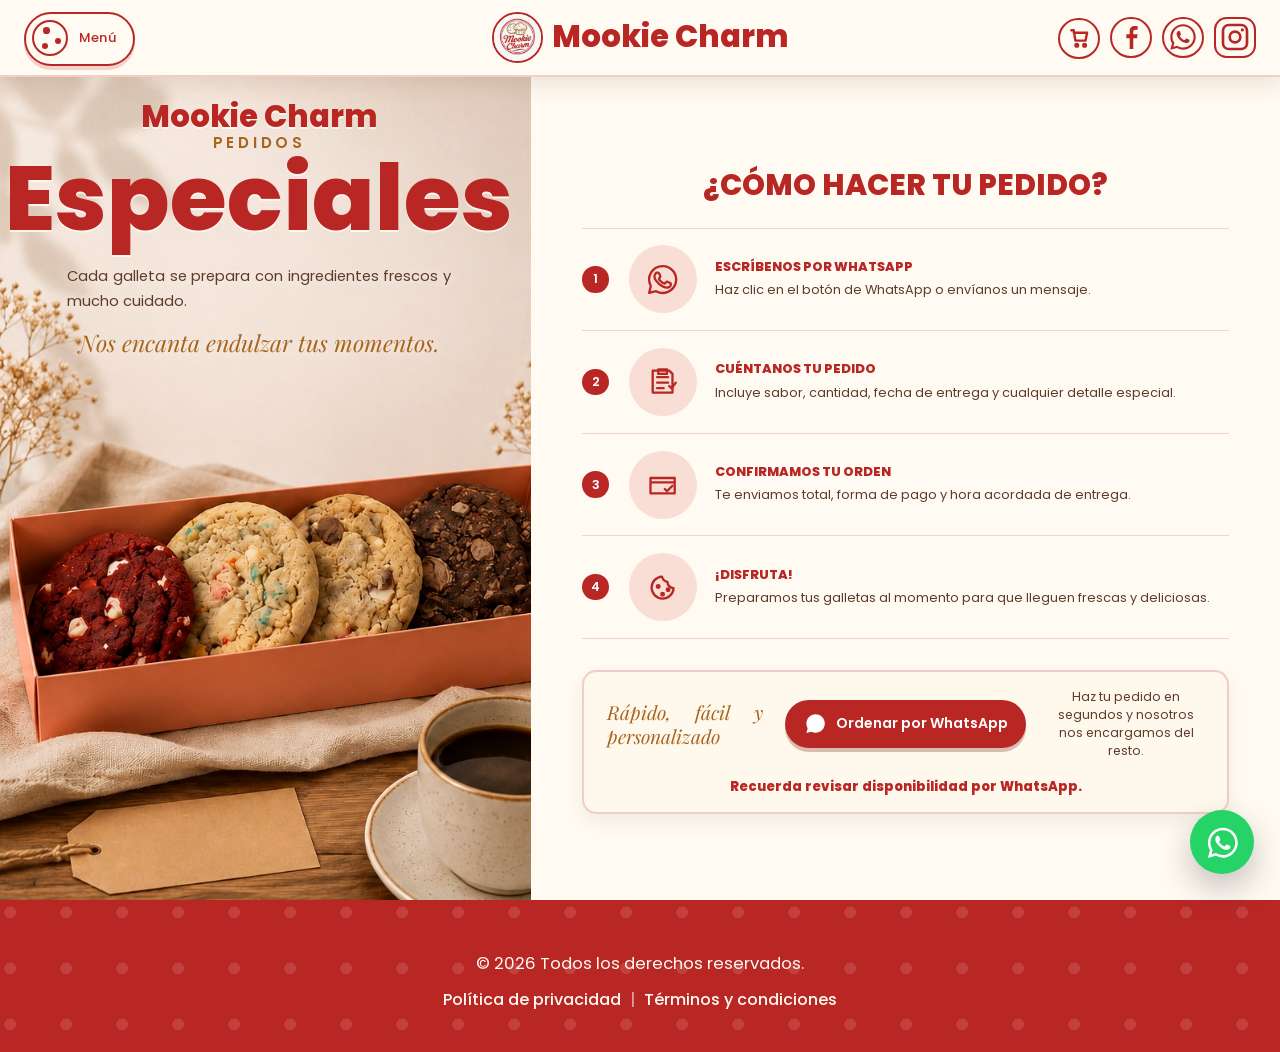
==== commit f198a7ba: "t y c, p, actualizados" ====
--- a/catering.html
+++ b/catering.html
@@ -51,20 +51,39 @@
 
       <form class="cart-form">
         <label>
-          Nombre
+          <span class="field-label">Nombre <span class="required-note">(obligatorio)</span></span>
           <input type="text" name="customerName" autocomplete="name" placeholder="Tu nombre" required>
         </label>
         <label>
-          Fecha o momento de entrega
-          <input type="text" name="deliveryTime" placeholder="Ej. Viernes por la tarde">
+          Fecha de entrega
+          <div class="date-selects" aria-describedby="deliveryDateError">
+            <select name="deliveryDay" aria-label="D&iacute;a de entrega" required>
+              <option value="">D&iacute;a</option>
+            </select>
+            <select name="deliveryMonth" aria-label="Mes de entrega" required>
+              <option value="">Mes</option>
+            </select>
+            <select name="deliveryYear" aria-label="A&ntilde;o de entrega" required>
+              <option value="">A&ntilde;o</option>
+            </select>
+          </div>
+          <input type="hidden" name="deliveryTime" required>
+          <span class="cart-field-error" id="deliveryDateError" aria-live="polite"></span>
         </label>
         <label>
-          Detalles del pedido
+          <span class="field-label">Detalles del pedido <span class="optional-note">(opcional)</span></span>
           <textarea name="orderNotes" rows="3" placeholder="Empaque, direcci&oacute;n o alg&uacute;n detalle especial"></textarea>
         </label>
       </form>
 
-      <button class="cart-whatsapp" type="button">Continuar orden en WhatsApp</button>
+      <div class="cart-reminder">
+        <h3>Recuerda</h3>
+        <p class="cart-lead-time">Realiza tu orden con por lo menos 2 d&iacute;as de anticipaci&oacute;n.</p>
+        <p class="cart-advance-payment">Para que tu pedido sea tomado en cuenta tendr&aacute;s que anticipar el 50% del precio total de tu compra.</p>
+        <p class="cart-production-time">Los tiempos de producci&oacute;n por galleta pueden variar.</p>
+      </div>
+
+      <button class="cart-whatsapp" type="button" disabled>Continuar orden en WhatsApp</button>
     </div>
   </aside>
 
@@ -179,7 +198,6 @@
       <nav class="footer-legal" aria-label="Enlaces legales">
         <a href="politica-privacidad.html">Pol&iacute;tica de privacidad</a>
         <a href="terminos-condiciones.html">T&eacute;rminos y condiciones</a>
-        <a href="#">Preferencias de cookies</a>
       </nav>
     </div>
   </footer>
--- a/nosotros.css
+++ b/nosotros.css
@@ -3631,3 +3631,848 @@
   text-align: justify !important;
   text-justify: inter-word;
 }
+
+/* Carrito unificado con index */
+.cart-reminder {
+  display: grid;
+  gap: 0.65rem;
+  margin-top: 1.1rem;
+  margin-bottom: 1rem;
+}
+
+.cart-reminder h3 {
+  margin: 0;
+  color: var(--color-primary);
+  font-family: "Playfair Display", Georgia, serif;
+  font-size: 1.35rem;
+  line-height: 1.05;
+}
+
+.cart-lead-time {
+  margin: 0;
+  padding: 0.78rem 0.9rem;
+  border: 1px solid rgba(185, 39, 37, 0.22);
+  border-radius: 0.75rem;
+  background: #fff;
+  color: var(--color-primary);
+  font-size: 0.82rem;
+  font-weight: 900;
+  line-height: 1.35;
+}
+
+.cart-advance-payment,
+.cart-production-time {
+  margin: 0;
+  padding: 0.78rem 0.9rem;
+  border: 1px solid rgba(185, 39, 37, 0.28);
+  border-radius: 0.75rem;
+  background: #fff;
+  color: #6c2f20;
+  font-size: 0.82rem;
+  font-weight: 800;
+  line-height: 1.38;
+  box-shadow: 0 4px 0 rgba(185, 39, 37, 0.08);
+}
+
+.field-label {
+  display: inline-flex;
+  flex-wrap: wrap;
+  gap: 0.25rem;
+  align-items: baseline;
+}
+
+.required-note,
+.optional-note {
+  color: #8a6f65;
+  font-size: 0.72rem;
+  font-weight: 700;
+}
+
+.required-note {
+  color: var(--color-primary);
+}
+
+.cart-form input,
+.cart-form select,
+.cart-form textarea {
+  width: 100%;
+  border: 1px solid rgba(185, 39, 37, 0.24);
+  border-radius: 0.65rem;
+  padding: 0.75rem 0.85rem;
+  background: #fff;
+  color: #24150f;
+  font: inherit;
+  resize: vertical;
+}
+
+.cart-form input:focus,
+.cart-form select:focus,
+.cart-form textarea:focus {
+  border-color: var(--color-primary);
+  outline: 3px solid rgba(185, 39, 37, 0.12);
+}
+
+.date-selects {
+  display: grid;
+  grid-template-columns: 0.85fr 0.85fr 1fr;
+  gap: 0.45rem;
+}
+
+.date-selects select {
+  min-height: 2.75rem;
+  cursor: pointer;
+}
+
+.cart-field-error {
+  min-height: 1rem;
+  color: #b92725;
+  font-size: 0.72rem;
+  font-weight: 900;
+  line-height: 1.25;
+}
+
+.cart-whatsapp:disabled {
+  background: #cfc8c3;
+  color: rgba(255, 255, 255, 0.84);
+  cursor: not-allowed;
+  box-shadow: none;
+  filter: grayscale(0.2);
+}
+
+.cart-whatsapp:disabled:hover,
+.cart-whatsapp:disabled:focus-visible {
+  transform: none;
+  box-shadow: none;
+  filter: grayscale(0.2);
+}
+
+@media (max-width: 420px) {
+  .date-selects {
+    grid-template-columns: 1fr;
+  }
+}
+
+/* Adaptacion movil del carrito: escritorio queda sin cambios */
+@media (max-width: 760px) {
+  .cart-toggle {
+    top: auto;
+    right: 0.85rem;
+    bottom: calc(5.15rem + env(safe-area-inset-bottom, 0px));
+    width: 3rem;
+    height: 3rem;
+    background: #fff;
+    border-color: var(--color-primary);
+    color: var(--color-primary);
+    box-shadow: 0 12px 28px rgba(36, 21, 15, 0.18);
+  }
+
+  body.cart-open .cart-toggle {
+    opacity: 0;
+    pointer-events: none;
+  }
+
+  .whatsapp-button {
+    right: 0.85rem;
+    bottom: calc(0.85rem + env(safe-area-inset-bottom, 0px));
+    width: 3.35rem;
+    height: 3.35rem;
+  }
+
+  .whatsapp-button svg {
+    width: 1.95rem;
+    height: 1.95rem;
+  }
+
+  .order-cart {
+    align-items: flex-end;
+    justify-content: center;
+  }
+
+  .cart-panel {
+    width: 100%;
+    height: auto;
+    max-height: min(100dvh, calc(100svh - 0.75rem));
+    border-radius: 1rem 1rem 0 0;
+    padding: 0.95rem 0.95rem calc(1.1rem + env(safe-area-inset-bottom, 0px));
+    box-shadow: 0 -18px 42px rgba(36, 21, 15, 0.2);
+    transform: translateY(100%);
+  }
+
+  .cart-header {
+    position: sticky;
+    top: 0;
+    z-index: 2;
+    margin: -0.95rem -0.95rem 0;
+    padding: 0.95rem 0.95rem 0.78rem;
+    background: var(--color-base);
+  }
+
+  .cart-header h2 {
+    font-size: 1.8rem;
+  }
+
+  .cart-close {
+    width: 2.35rem;
+    height: 2.35rem;
+  }
+
+  .cart-items {
+    gap: 0.65rem;
+    margin: 0.85rem 0;
+  }
+
+  .cart-item {
+    grid-template-columns: minmax(0, 1fr) auto;
+    gap: 0.65rem;
+    padding: 0.75rem;
+  }
+
+  .cart-item .quantity-control {
+    grid-column: 1 / -1;
+    justify-self: start;
+  }
+
+  .cart-remove {
+    grid-column: 2;
+    grid-row: 1;
+  }
+
+  .cart-form {
+    gap: 0.72rem;
+    margin-top: 0.95rem;
+  }
+
+  .cart-form input,
+  .cart-form select,
+  .cart-form textarea {
+    min-height: 2.75rem;
+    font-size: 16px;
+  }
+
+  .date-selects {
+    grid-template-columns: repeat(3, minmax(0, 1fr));
+    gap: 0.35rem;
+  }
+
+  .date-selects select {
+    padding-inline: 0.55rem;
+  }
+
+  .cart-reminder {
+    gap: 0.5rem;
+    margin-top: 0.9rem;
+    margin-bottom: 0.75rem;
+  }
+
+  .cart-reminder h3 {
+    font-size: 1.18rem;
+  }
+
+  .cart-lead-time,
+  .cart-advance-payment,
+  .cart-production-time {
+    padding: 0.65rem 0.72rem;
+    font-size: 0.78rem;
+  }
+
+  .cart-whatsapp {
+    position: sticky;
+    bottom: 0;
+    min-height: 3.05rem;
+    margin-top: 0.8rem;
+  }
+}
+
+@media (max-width: 340px) {
+  .date-selects {
+    grid-template-columns: 1fr;
+  }
+}
+
+@media (max-width: 760px) {
+  .order-cart.is-open .cart-panel {
+    transform: translateY(0);
+  }
+}
+
+/* Adaptacion general movil de Nosotros y Pedidos */
+@media (max-width: 760px) {
+  html,
+  body {
+    max-width: 100%;
+    overflow-x: hidden;
+  }
+
+  .scroll-brand-bar {
+    height: 4.25rem;
+    padding-inline: 0.85rem;
+  }
+
+  .brand-title {
+    max-width: calc(100vw - 9.5rem);
+    min-width: 0;
+    font-size: 1rem;
+    line-height: 1;
+  }
+
+  .brand-title span {
+    overflow: hidden;
+    max-width: 8.5rem;
+    text-overflow: ellipsis;
+    white-space: nowrap;
+  }
+
+  .brand-logo-mark {
+    flex: 0 0 auto;
+    width: 2.75rem;
+    height: 2.75rem;
+  }
+
+  .brand-socials {
+    right: 0.7rem;
+    gap: 0.28rem;
+  }
+
+  .brand-socials a {
+    width: 2rem;
+    height: 2rem;
+  }
+
+  .brand-socials svg {
+    width: 1.32rem;
+    height: 1.32rem;
+  }
+
+  .menu-toggle {
+    top: 4.9rem;
+    left: 0.85rem;
+    min-height: 2.85rem;
+    max-width: calc(100vw - 1.7rem);
+    background: rgba(255, 250, 242, 0.96);
+  }
+
+  .menu-label {
+    max-width: 5rem;
+    overflow: hidden;
+    text-overflow: ellipsis;
+    white-space: nowrap;
+  }
+
+  .side-menu {
+    padding: 1rem;
+    overflow-y: auto;
+  }
+
+  .menu-topline {
+    align-items: center;
+    gap: 0.75rem;
+  }
+
+  .menu-brand {
+    min-width: 0;
+    font-size: 1.25rem;
+  }
+
+  .close-menu {
+    flex: 0 0 auto;
+  }
+
+  .menu-stage {
+    display: block;
+    min-height: auto;
+    padding-top: 1.8rem;
+  }
+
+  .menu-links {
+    display: grid;
+    gap: 0.55rem;
+  }
+
+  .menu-links a {
+    grid-template-columns: 1.7rem minmax(0, 1fr) 3.1rem;
+    gap: 0.55rem;
+    min-height: 4.45rem;
+    padding: 0.75rem 0.35rem;
+  }
+
+  .menu-number {
+    padding-top: 0.25rem;
+  }
+
+  .menu-link-title {
+    min-width: 0;
+    font-size: clamp(1.95rem, 9.5vw, 3.1rem);
+    line-height: 0.95;
+    overflow-wrap: anywhere;
+  }
+
+  .menu-link-illustration {
+    width: 3rem;
+    height: 3rem;
+  }
+
+  .menu-crumbs {
+    display: none;
+  }
+
+  .about-redesign,
+  .special-page {
+    overflow-x: hidden;
+  }
+
+  .about-redesign::before,
+  .about-redesign::after,
+  .special-page::before,
+  .special-page::after {
+    display: none;
+  }
+
+  .story-board {
+    display: grid;
+    grid-template-columns: 1fr;
+    gap: 1.4rem;
+    min-height: auto;
+    max-width: none;
+    padding: 8rem 1rem 3rem;
+  }
+
+  .story-copy,
+  .story-timeline {
+    max-width: none;
+  }
+
+  .section-eyebrow {
+    gap: 0.65rem;
+    font-size: 0.74rem;
+    letter-spacing: 0.18em;
+  }
+
+  .section-eyebrow::after {
+    width: 2.4rem;
+  }
+
+  .story-copy h1,
+  .values-heading h2,
+  .special-showcase h1,
+  .special-steps-header h2 {
+    font-size: clamp(2.55rem, 13vw, 4.4rem);
+    line-height: 0.95;
+    text-wrap: balance;
+  }
+
+  .story-stroke {
+    width: min(9rem, 46vw);
+    margin: 0.9rem 0 1.25rem;
+  }
+
+  .story-timeline {
+    gap: 0.9rem;
+  }
+
+  .story-timeline li {
+    grid-template-columns: 1rem minmax(0, 1fr);
+    gap: 0.7rem;
+  }
+
+  .story-timeline p {
+    font-size: 0.96rem;
+    line-height: 1.55;
+  }
+
+  .story-collage {
+    width: 100%;
+    grid-template-columns: 1fr;
+    grid-template-rows: none;
+    gap: 0.75rem;
+    min-height: 0;
+  }
+
+  .story-collage img,
+  .collage-kitchen,
+  .collage-oven,
+  .collage-coffee,
+  .collage-box {
+    grid-column: 1;
+    grid-row: auto;
+    height: clamp(12rem, 58vw, 18rem);
+  }
+
+  .collage-logo {
+    position: relative;
+    top: auto;
+    left: auto;
+    width: 5.8rem;
+    margin: -3.3rem auto 0.2rem;
+    transform: none;
+  }
+
+  .purpose-grid {
+    display: grid;
+    grid-template-columns: 1fr;
+    gap: 0.9rem;
+    padding: 0.9rem;
+  }
+
+  .purpose-card {
+    min-height: auto;
+    padding: 1.4rem 1rem 8.25rem;
+  }
+
+  .purpose-card h2 {
+    font-size: clamp(2.55rem, 14vw, 4rem);
+    line-height: 0.88;
+  }
+
+  .purpose-card p:last-child {
+    font-size: 0.96rem;
+    line-height: 1.5;
+  }
+
+  .purpose-card img,
+  .vision-card img {
+    right: 1rem;
+    bottom: 1rem;
+    width: min(8rem, 38vw);
+  }
+
+  .values-panel {
+    display: grid;
+    grid-template-columns: 1fr;
+    gap: 1.3rem;
+    padding: 3rem 1rem;
+  }
+
+  .values-heading {
+    text-align: center;
+  }
+
+  .values-heading h2 {
+    max-width: 22rem;
+    margin-inline: auto;
+  }
+
+  .values-heading a {
+    width: min(100%, 16rem);
+    justify-content: center;
+  }
+
+  .values-list {
+    grid-template-columns: 1fr;
+    gap: 0.85rem;
+  }
+
+  .values-list article,
+  .values-list article + article {
+    border-left: 2px solid rgba(185, 39, 37, 0.14);
+  }
+
+  .values-list span {
+    width: 3.75rem;
+    height: 3.75rem;
+    margin-bottom: 0.8rem;
+    font-size: 1.85rem;
+  }
+
+  .special-page {
+    padding-top: 0;
+  }
+
+  .special-hero {
+    display: grid;
+    grid-template-columns: 1fr;
+    min-height: auto;
+    padding-top: 4.25rem;
+  }
+
+  .special-showcase,
+  .special-steps {
+    min-height: auto;
+    width: 100%;
+  }
+
+  .special-showcase {
+    display: grid;
+    padding: 4.2rem 1rem 2rem;
+    text-align: center;
+  }
+
+  .special-brand-mark {
+    font-size: 1.05rem;
+  }
+
+  .special-kicker {
+    font-size: 0.78rem;
+    letter-spacing: 0.14em;
+  }
+
+  .special-lead,
+  .special-script {
+    max-width: 22rem;
+    margin-inline: auto;
+    font-size: 0.98rem;
+    line-height: 1.45;
+    text-align: center !important;
+  }
+
+  .special-photo {
+    position: relative;
+    inset: auto;
+    width: min(100%, 23rem);
+    height: clamp(13rem, 62vw, 20rem);
+    margin: 1.2rem auto 0;
+  }
+
+  .special-photo img {
+    border-radius: 0.9rem;
+  }
+
+  .special-steps {
+    margin-left: 0;
+    padding: 1.35rem 1rem 2.2rem;
+  }
+
+  .special-steps-header {
+    text-align: center;
+  }
+
+  .order-layout,
+  .order-steps,
+  .special-cta {
+    width: 100%;
+  }
+
+  .order-steps li {
+    grid-template-columns: 1.45rem 3.1rem minmax(0, 1fr);
+    gap: 0.65rem;
+    padding: 0.85rem 0;
+  }
+
+  .step-number {
+    width: 1.45rem;
+    height: 1.45rem;
+    font-size: 0.72rem;
+  }
+
+  .step-icon {
+    width: 3.1rem;
+    height: 3.1rem;
+  }
+
+  .step-icon svg {
+    width: 1.65rem;
+    height: 1.65rem;
+  }
+
+  .order-steps h3 {
+    font-size: 0.95rem;
+    line-height: 1.25;
+  }
+
+  .order-steps p {
+    font-size: 0.88rem;
+    line-height: 1.45;
+  }
+
+  .special-cta {
+    grid-template-columns: 1fr;
+    gap: 0.85rem;
+    padding: 1rem;
+    text-align: center;
+  }
+
+  .whatsapp-order {
+    width: 100%;
+    min-height: 3rem;
+  }
+
+  .availability-note {
+    display: block;
+    text-align: center;
+  }
+
+  .about-marquee {
+    padding-inline: 1rem;
+    font-size: 0.68rem;
+    letter-spacing: 0.08em;
+    text-align: center;
+  }
+
+  .site-footer {
+    padding-bottom: calc(4.7rem + env(safe-area-inset-bottom, 0px));
+  }
+
+  .footer-main {
+    padding: 2rem 1rem;
+  }
+
+  .footer-logo-frame {
+    width: min(22rem, 82vw);
+  }
+
+  .footer-copyright,
+  .footer-legal {
+    text-align: center !important;
+  }
+
+  .footer-legal {
+    flex-direction: column;
+    gap: 0.6rem;
+  }
+
+  .footer-legal a + a::before {
+    content: none;
+  }
+}
+
+@media (max-width: 420px) {
+  .brand-title span {
+    max-width: 6rem;
+  }
+
+  .brand-socials a {
+    width: 1.85rem;
+    height: 1.85rem;
+  }
+
+  .brand-socials svg {
+    width: 1.18rem;
+    height: 1.18rem;
+  }
+
+  .menu-links a {
+    grid-template-columns: 1.45rem minmax(0, 1fr) 2.55rem;
+  }
+
+  .menu-link-title {
+    font-size: clamp(1.65rem, 9vw, 2.45rem);
+  }
+
+  .menu-link-illustration {
+    width: 2.55rem;
+    height: 2.55rem;
+  }
+
+  .story-board {
+    padding-inline: 0.85rem;
+  }
+
+  .purpose-grid,
+  .values-panel,
+  .special-showcase,
+  .special-steps {
+    padding-inline: 0.85rem;
+  }
+
+  .order-steps li {
+    grid-template-columns: 1.3rem 2.8rem minmax(0, 1fr);
+  }
+
+  .step-icon {
+    width: 2.8rem;
+    height: 2.8rem;
+  }
+}
+
+/* Ajustes finales mobile para Nosotros y Pedidos */
+@media (max-width: 760px) {
+  .menu-toggle {
+    top: calc(0.7rem + env(safe-area-inset-top, 0px));
+    left: 0.85rem;
+  }
+
+  .special-page {
+    padding-top: 4.25rem;
+  }
+
+  .special-hero {
+    display: block;
+    padding-top: 0;
+  }
+
+  .special-showcase {
+    display: flex;
+    min-height: auto;
+    padding: 2rem 1rem 1.5rem;
+    overflow: visible;
+    background: #fffaf2;
+  }
+
+  .special-brand-mark,
+  .special-kicker,
+  .special-showcase h1,
+  .special-lead,
+  .special-script {
+    transform: none;
+  }
+
+  .special-showcase h1 {
+    max-width: 100%;
+    font-size: clamp(3rem, 16vw, 4.7rem);
+  }
+
+  .special-photo {
+    position: relative;
+    inset: auto;
+    width: min(100%, 22rem);
+    height: clamp(13rem, 60vw, 18rem);
+    margin: 1rem auto 0;
+    overflow: hidden;
+    border-radius: 0.9rem;
+  }
+
+  .special-photo img {
+    border-radius: inherit;
+    object-position: center;
+  }
+
+  .special-steps {
+    margin-left: 0;
+    padding: 1.4rem 1rem 2.3rem;
+  }
+
+  .special-steps-header h2 {
+    font-size: clamp(1.2rem, 7vw, 2.1rem);
+    letter-spacing: 0.08em;
+  }
+
+  .order-steps li {
+    grid-template-columns: 1.45rem 3rem minmax(0, 1fr);
+    gap: 0.62rem;
+    align-items: center;
+    padding: 0.85rem 0;
+  }
+
+  .step-icon {
+    width: 3rem;
+    height: 3rem;
+  }
+
+  .special-cta {
+    grid-template-columns: 1fr;
+    gap: 0.85rem;
+    padding: 1rem;
+  }
+
+  .whatsapp-order {
+    width: 100%;
+  }
+}
+
+@media (max-width: 420px) {
+  .order-steps li {
+    grid-template-columns: 1.25rem 2.65rem minmax(0, 1fr);
+    gap: 0.55rem;
+  }
+
+  .step-icon {
+    grid-column: auto;
+    grid-row: auto;
+    width: 2.65rem;
+    height: 2.65rem;
+  }
+
+  .order-steps li > div {
+    grid-column: auto;
+    grid-row: auto;
+  }
+}
